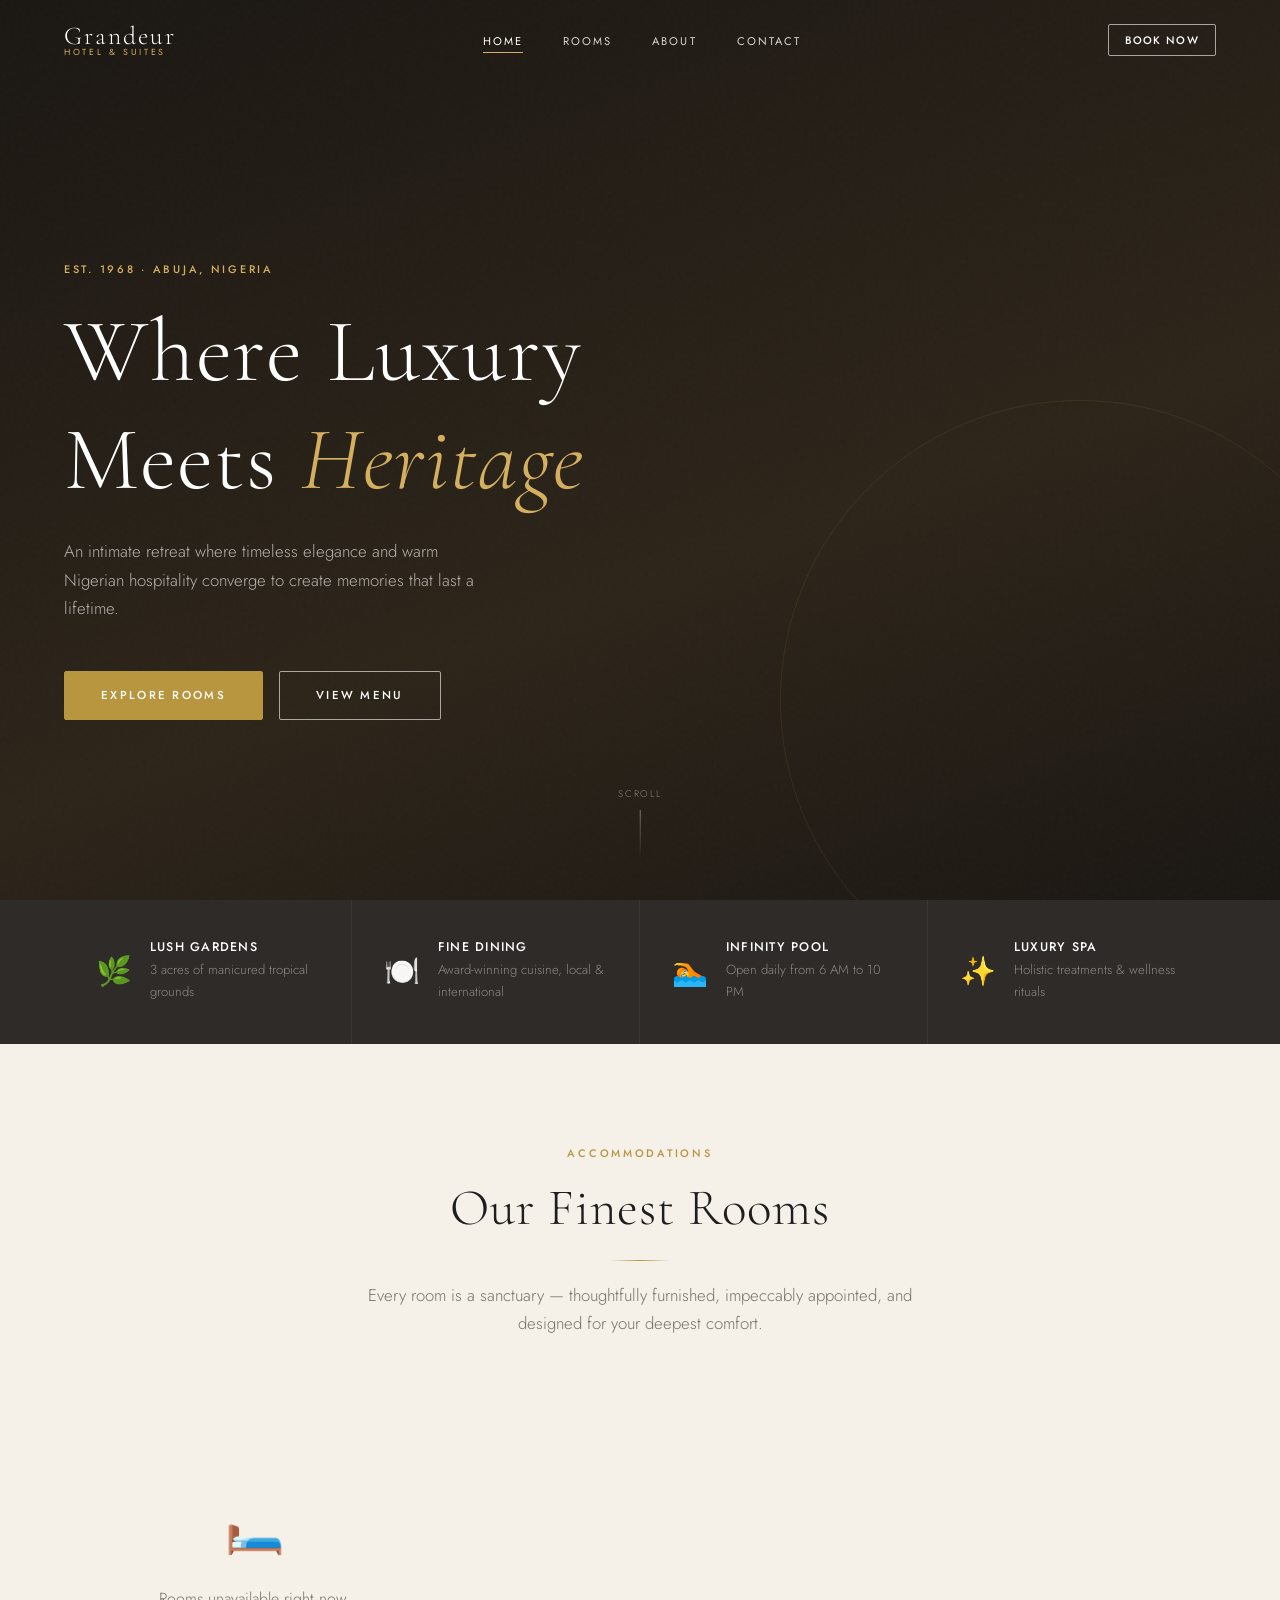
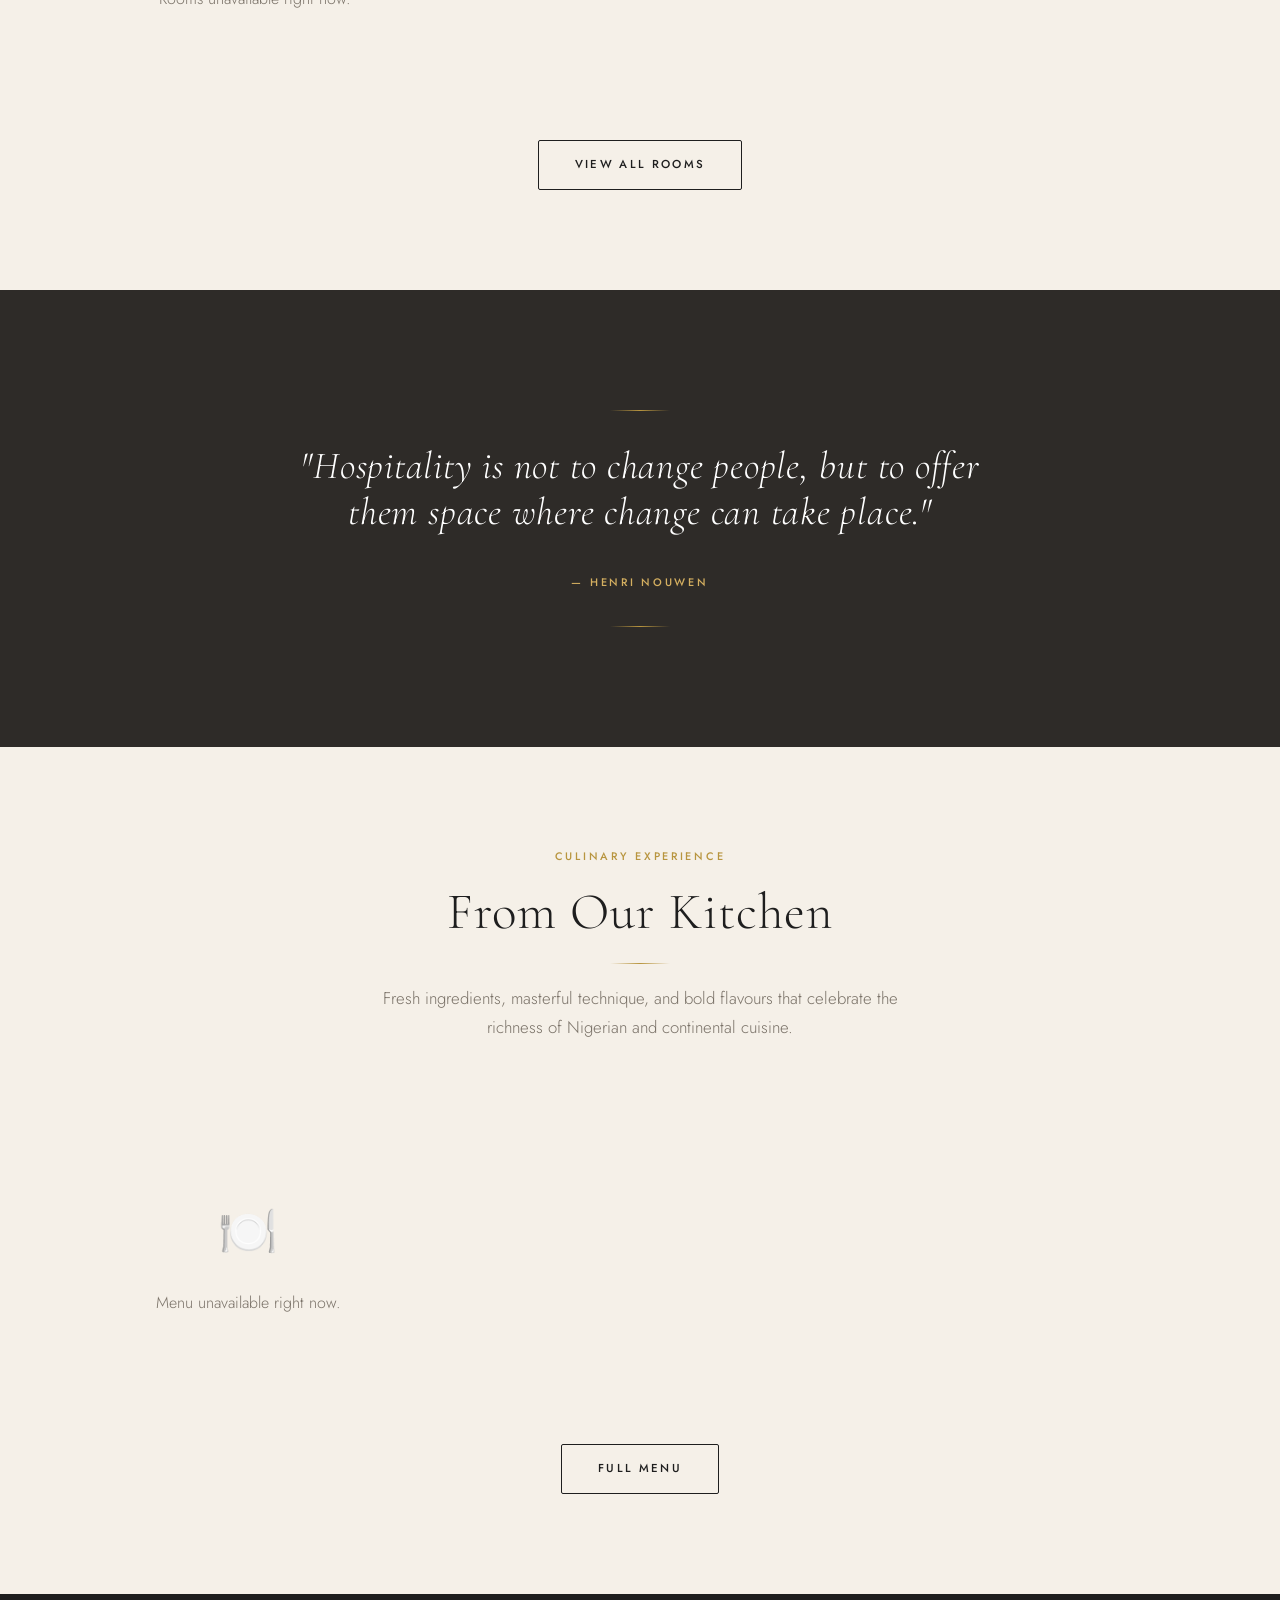
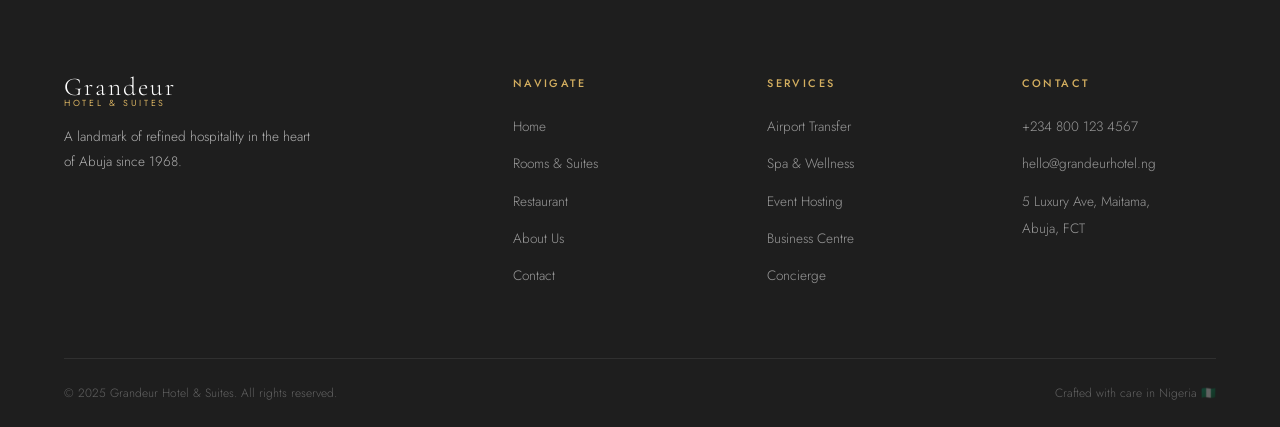
==== index.html @ 738990ba "Initial commit" ====
<!DOCTYPE html>
<html lang="en">
<head>
  <meta charset="UTF-8" />
  <meta name="viewport" content="width=device-width, initial-scale=1.0" />
  <title>Grandeur Hotel — Where Luxury Meets Heritage</title>
  <link rel="stylesheet" href="css/style.css" />
</head>
<body>

  <!-- ── Navigation ─────────────────────────────────── -->
  <nav id="navbar">
    <div class="container nav-inner">
      <a href="index.html" class="nav-logo">
        <span class="name">Grandeur</span>
        <span class="tagline">Hotel &amp; Suites</span>
      </a>
      <ul class="nav-links" id="navLinks">
        <li><a href="index.html" class="active">Home</a></li>
        <li><a href="rooms.html">Rooms</a></li>
        <li><a href="about.html">About</a></li>
        <li><a href="contact.html">Contact</a></li>
      </ul>
      <a href="contact.html" class="btn btn-ghost btn-sm btn-book nav-book">Book Now</a>
      <button class="nav-toggle" id="navToggle" aria-label="Toggle menu">
        <span></span><span></span><span></span>
      </button>
    </div>
  </nav>

  <!-- ── Hero ───────────────────────────────────────── -->
  <section class="hero">
    <div class="hero-bg"></div>
    <div class="container hero-content">
      <span class="eyebrow">Est. 1968 · Abuja, Nigeria</span>
      <h1>Where Luxury<br>Meets <em>Heritage</em></h1>
      <p class="hero-subtitle">An intimate retreat where timeless elegance and warm Nigerian hospitality converge to create memories that last a lifetime.</p>
      <div class="hero-actions">
        <a href="rooms.html" class="btn btn-primary">Explore Rooms</a>
        <a href="menu.html" class="btn btn-ghost">View Menu</a>
      </div>
    </div>
    <div class="hero-scroll">Scroll</div>
  </section>

  <!-- ── Features Strip ─────────────────────────────── -->
  <section class="features-strip">
    <div class="container">
      <div class="features-grid">
        <div class="feature-item">
          <span class="feature-icon">🌿</span>
          <div>
            <h4>Lush Gardens</h4>
            <p>3 acres of manicured tropical grounds</p>
          </div>
        </div>
        <div class="feature-item">
          <span class="feature-icon">🍽️</span>
          <div>
            <h4>Fine Dining</h4>
            <p>Award-winning cuisine, local &amp; international</p>
          </div>
        </div>
        <div class="feature-item">
          <span class="feature-icon">🏊</span>
          <div>
            <h4>Infinity Pool</h4>
            <p>Open daily from 6 AM to 10 PM</p>
          </div>
        </div>
        <div class="feature-item">
          <span class="feature-icon">✨</span>
          <div>
            <h4>Luxury Spa</h4>
            <p>Holistic treatments &amp; wellness rituals</p>
          </div>
        </div>
      </div>
    </div>
  </section>

  <!-- ── Featured Rooms ─────────────────────────────── -->
  <section class="section" style="background: var(--ivory);">
    <div class="container">
      <div class="section-header">
        <span class="eyebrow">Accommodations</span>
        <h2>Our Finest Rooms</h2>
        <div class="divider"></div>
        <p>Every room is a sanctuary — thoughtfully furnished, impeccably appointed, and designed for your deepest comfort.</p>
      </div>
      <div class="rooms-grid" id="homeRoomsGrid">
        <div class="loading-state">
          <div class="spinner"></div>
          <p>Loading rooms…</p>
        </div>
      </div>
      <div style="text-align:center; margin-top: 48px;">
        <a href="rooms.html" class="btn btn-outline">View All Rooms</a>
      </div>
    </div>
  </section>

  <!-- ── Quote ──────────────────────────────────────── -->
  <section class="section" style="background: var(--charcoal2); color: #fff; text-align: center;">
    <div class="container" style="max-width: 700px;">
      <div class="divider"></div>
      <h2 style="font-style:italic; font-size: clamp(1.8rem, 3vw, 3rem); margin: 32px 0; color: #fff;">
        "Hospitality is not to change people, but to offer them space where change can take place."
      </h2>
      <span class="eyebrow" style="color: var(--gold-lt);">— Henri Nouwen</span>
      <div class="divider" style="margin-top: 32px;"></div>
    </div>
  </section>

  <!-- ── Featured Menu ──────────────────────────────── -->
  <section class="section" style="background: var(--ivory);">
    <div class="container">
      <div class="section-header">
        <span class="eyebrow">Culinary Experience</span>
        <h2>From Our Kitchen</h2>
        <div class="divider"></div>
        <p>Fresh ingredients, masterful technique, and bold flavours that celebrate the richness of Nigerian and continental cuisine.</p>
      </div>
      <div class="menu-grid" id="homeMenuGrid">
        <div class="loading-state">
          <div class="spinner"></div>
          <p>Loading menu…</p>
        </div>
      </div>
      <div style="text-align:center; margin-top: 48px;">
        <a href="menu.html" class="btn btn-outline">Full Menu</a>
      </div>
    </div>
  </section>

  <!-- ── Footer ─────────────────────────────────────── -->
  <footer>
    <div class="container">
      <div class="footer-grid">
        <div class="footer-brand">
          <a href="index.html" class="nav-logo" style="margin-bottom:16px; display:flex;">
            <span class="name" style="color:#fff;">Grandeur</span>
            <span class="tagline">Hotel &amp; Suites</span>
          </a>
          <p>A landmark of refined hospitality in the heart of Abuja since 1968.</p>
        </div>
        <div class="footer-col">
          <h5>Navigate</h5>
          <ul>
            <li><a href="index.html">Home</a></li>
            <li><a href="rooms.html">Rooms &amp; Suites</a></li>
            <li><a href="menu.html">Restaurant</a></li>
            <li><a href="about.html">About Us</a></li>
            <li><a href="contact.html">Contact</a></li>
          </ul>
        </div>
        <div class="footer-col">
          <h5>Services</h5>
          <ul>
            <li><a href="#">Airport Transfer</a></li>
            <li><a href="#">Spa &amp; Wellness</a></li>
            <li><a href="#">Event Hosting</a></li>
            <li><a href="#">Business Centre</a></li>
            <li><a href="#">Concierge</a></li>
          </ul>
        </div>
        <div class="footer-col">
          <h5>Contact</h5>
          <ul>
            <li><a href="tel:+2348001234567">+234 800 123 4567</a></li>
            <li><a href="mailto:hello@grandeurhotel.ng">hello@grandeurhotel.ng</a></li>
            <li><a href="#">5 Luxury Ave, Maitama,<br>Abuja, FCT</a></li>
          </ul>
        </div>
      </div>
      <div class="footer-bottom">
        <span>© 2025 Grandeur Hotel &amp; Suites. All rights reserved.</span>
        <span>Crafted with care in Nigeria 🇳🇬</span>
      </div>
    </div>
  </footer>

  <script>
    // Navbar scroll effect
    const navbar = document.getElementById('navbar');
    window.addEventListener('scroll', () => {
      navbar.classList.toggle('scrolled', window.scrollY > 40);
    });

    // Mobile nav toggle
    document.getElementById('navToggle').addEventListener('click', () => {
      document.getElementById('navLinks').classList.toggle('open');
    });

    // Load preview rooms (max 3)
    fetch('api/rooms.php?action=list')
      .then(r => r.json())
      .then(data => {
        const grid = document.getElementById('homeRoomsGrid');
        const rooms = (data.rooms || []).slice(0, 3);
        if (!rooms.length) {
          grid.innerHTML = '<div class="empty-state"><div class="icon">🛏️</div><p>No rooms listed yet.</p></div>';
          return;
        }
        grid.innerHTML = rooms.map(r => buildRoomCard(r)).join('');
      })
      .catch(() => {
        document.getElementById('homeRoomsGrid').innerHTML =
          '<div class="empty-state"><div class="icon">🛏️</div><p>Rooms unavailable right now.</p></div>';
      });

    // Load preview menu (max 4)
    fetch('api/menu.php?action=list')
      .then(r => r.json())
      .then(data => {
        const grid = document.getElementById('homeMenuGrid');
        const items = (data.items || []).slice(0, 4);
        if (!items.length) {
          grid.innerHTML = '<div class="empty-state"><div class="icon">🍽️</div><p>Menu items coming soon.</p></div>';
          return;
        }
        grid.innerHTML = items.map(m => buildMenuCard(m)).join('');
      })
      .catch(() => {
        document.getElementById('homeMenuGrid').innerHTML =
          '<div class="empty-state"><div class="icon">🍽️</div><p>Menu unavailable right now.</p></div>';
      });

    function buildRoomCard(r) {
      const img = r.image
        ? `<img src="images/rooms/${r.image}" alt="${r.name}" loading="lazy" />`
        : `<div class="placeholder-img">🛏️</div>`;
      return `
        <div class="room-card">
          <div class="room-card-img">${img}<span class="room-badge">${r.type || 'Room'}</span></div>
          <div class="room-card-body">
            <h3>${r.name}</h3>
            <div class="room-meta">
              <span>👤 ${r.capacity || 2} Guests</span>
              <span>📐 ${r.size || '—'}</span>
            </div>
            <p class="room-desc">${r.description || ''}</p>
            <div class="room-card-footer">
              <div class="room-price">
                <span class="amount">₦${Number(r.price).toLocaleString()}</span>
                <span class="per">per night</span>
              </div>
              <a href="contact.html" class="btn btn-primary btn-sm">Book</a>
            </div>
          </div>
        </div>`;
    }

    function buildMenuCard(m) {
      const img = m.image
        ? `<img src="images/food/${m.image}" alt="${m.name}" loading="lazy" />`
        : `<div class="placeholder-img">🍽️</div>`;
      return `
        <div class="menu-card">
          <div class="menu-card-img">${img}</div>
          <div class="menu-card-body">
            <h4>${m.name}</h4>
            <p>${m.description || ''}</p>
            <div class="menu-card-footer">
              <span class="menu-price">₦${Number(m.price).toLocaleString()}</span>
              <span class="menu-cat">${m.category || 'Main'}</span>
            </div>
          </div>
        </div>`;
    }
  </script>
</body>
</html>
---- css/style.css ----
/* ============================================================
   GRANDEUR HOTEL — Main Stylesheet
   Aesthetic: Refined Luxury — Warm Ivory · Deep Charcoal · Antique Gold
   ============================================================ */

@import url('https://fonts.googleapis.com/css2?family=Cormorant+Garamond:ital,wght@0,300;0,400;0,600;1,300;1,400&family=Jost:wght@200;300;400;500&display=swap');

/* ── Variables ─────────────────────────────────────────────── */
:root {
  --ivory:     #F5F0E8;
  --ivory-dk:  #EDE6D6;
  --gold:      #B8953F;
  --gold-lt:   #D4AF60;
  --gold-pale: #F0E4C0;
  --charcoal:  #1E1E1E;
  --charcoal2: #2E2B28;
  --muted:     #7A7268;
  --border:    rgba(184,149,63,0.25);
  --shadow:    0 8px 40px rgba(30,30,30,0.12);

  --serif: 'Cormorant Garamond', Georgia, serif;
  --sans:  'Jost', sans-serif;

  --nav-h: 80px;
  --radius: 2px;
  --trans: 0.35s cubic-bezier(0.4,0,0.2,1);
}

/* ── Reset & Base ──────────────────────────────────────────── */
*, *::before, *::after { box-sizing: border-box; margin: 0; padding: 0; }

html { scroll-behavior: smooth; font-size: 16px; }

body {
  background: var(--ivory);
  color: var(--charcoal);
  font-family: var(--sans);
  font-weight: 300;
  line-height: 1.7;
  min-height: 100vh;
}

img { display: block; max-width: 100%; height: auto; }
a  { color: inherit; text-decoration: none; }
ul { list-style: none; }
button, input, textarea, select {
  font-family: var(--sans);
  font-size: 1rem;
  border: none;
  outline: none;
  background: none;
}

/* ── Typography ────────────────────────────────────────────── */
h1, h2, h3, h4 {
  font-family: var(--serif);
  font-weight: 300;
  line-height: 1.2;
  letter-spacing: 0.02em;
}
h1 { font-size: clamp(2.8rem, 6vw, 5.5rem); }
h2 { font-size: clamp(2rem, 4vw, 3.5rem); }
h3 { font-size: clamp(1.4rem, 2.5vw, 2rem); }
h4 { font-size: 1.2rem; font-weight: 400; }

p { max-width: 65ch; }

.eyebrow {
  font-family: var(--sans);
  font-size: 0.68rem;
  font-weight: 500;
  letter-spacing: 0.25em;
  text-transform: uppercase;
  color: var(--gold);
}

/* ── Layout Helpers ────────────────────────────────────────── */
.container { width: min(1200px, 90%); margin: 0 auto; }
.section   { padding: 100px 0; }

.section-header { text-align: center; margin-bottom: 70px; }
.section-header .eyebrow { margin-bottom: 16px; display: block; }
.section-header p {
  color: var(--muted);
  font-size: 1.05rem;
  max-width: 55ch;
  margin: 20px auto 0;
}

/* Gold divider */
.divider {
  width: 60px; height: 1px;
  background: linear-gradient(90deg, transparent, var(--gold), transparent);
  margin: 20px auto;
}

/* ── Buttons ───────────────────────────────────────────────── */
.btn {
  display: inline-flex;
  align-items: center;
  gap: 10px;
  padding: 14px 36px;
  font-family: var(--sans);
  font-size: 0.72rem;
  font-weight: 500;
  letter-spacing: 0.2em;
  text-transform: uppercase;
  cursor: pointer;
  transition: all var(--trans);
  border-radius: var(--radius);
}

.btn-primary {
  background: var(--gold);
  color: #fff;
  border: 1px solid var(--gold);
}
.btn-primary:hover {
  background: transparent;
  color: var(--gold);
}

.btn-outline {
  background: transparent;
  color: var(--charcoal);
  border: 1px solid var(--charcoal);
}
.btn-outline:hover {
  background: var(--charcoal);
  color: #fff;
}

.btn-ghost {
  background: transparent;
  color: #fff;
  border: 1px solid rgba(255,255,255,0.6);
}
.btn-ghost:hover {
  background: rgba(255,255,255,0.1);
  border-color: #fff;
}

/* ── Navigation ────────────────────────────────────────────── */
#navbar {
  position: fixed;
  top: 0; left: 0; right: 0;
  height: var(--nav-h);
  z-index: 1000;
  transition: background var(--trans), box-shadow var(--trans);
}

#navbar.scrolled {
  background: var(--charcoal2);
  box-shadow: 0 2px 20px rgba(0,0,0,0.2);
}

.nav-inner {
  height: 100%;
  display: flex;
  align-items: center;
  justify-content: space-between;
  gap: 40px;
}

.nav-logo {
  display: flex;
  flex-direction: column;
  align-items: flex-start;
  line-height: 1;
  color: #fff;
}
.nav-logo .name {
  font-family: var(--serif);
  font-size: 1.6rem;
  font-weight: 300;
  letter-spacing: 0.08em;
}
.nav-logo .tagline {
  font-size: 0.55rem;
  letter-spacing: 0.3em;
  text-transform: uppercase;
  color: var(--gold-lt);
  font-weight: 400;
}

.nav-links {
  display: flex;
  align-items: center;
  gap: 40px;
}

.nav-links a {
  color: rgba(255,255,255,0.82);
  font-size: 0.7rem;
  font-weight: 400;
  letter-spacing: 0.18em;
  text-transform: uppercase;
  position: relative;
  transition: color var(--trans);
}
.nav-links a::after {
  content: '';
  position: absolute;
  bottom: -4px; left: 0;
  width: 0; height: 1px;
  background: var(--gold-lt);
  transition: width var(--trans);
}
.nav-links a:hover,
.nav-links a.active { color: #fff; }
.nav-links a:hover::after,
.nav-links a.active::after { width: 100%; }

.nav-book {
  padding: 10px 24px;
  font-size: 0.65rem;
}

.nav-toggle {
  display: none;
  flex-direction: column;
  gap: 5px;
  cursor: pointer;
  padding: 4px;
}
.nav-toggle span {
  width: 24px; height: 1.5px;
  background: #fff;
  transition: all var(--trans);
}

/* ── Hero ──────────────────────────────────────────────────── */
.hero {
  position: relative;
  height: 100vh;
  min-height: 700px;
  display: flex;
  align-items: center;
  overflow: hidden;
}

.hero-bg {
  position: absolute; inset: 0;
  background: linear-gradient(160deg, #1a1612 0%, #2c2419 60%, #1a1612 100%);
}

/* Subtle grain texture overlay */
.hero-bg::before {
  content: '';
  position: absolute; inset: 0;
  background-image: url("data:image/svg+xml,%3Csvg viewBox='0 0 256 256' xmlns='http://www.w3.org/2000/svg'%3E%3Cfilter id='noise'%3E%3CfeTurbulence type='fractalNoise' baseFrequency='0.9' numOctaves='4' stitchTiles='stitch'/%3E%3C/filter%3E%3Crect width='100%25' height='100%25' filter='url(%23noise)' opacity='0.04'/%3E%3C/svg%3E");
  opacity: 0.5;
  pointer-events: none;
}

/* Gold geometric accent */
.hero-bg::after {
  content: '';
  position: absolute;
  right: -100px; bottom: -100px;
  width: 600px; height: 600px;
  border: 1px solid rgba(184,149,63,0.12);
  border-radius: 50%;
  pointer-events: none;
}

.hero-content {
  position: relative;
  z-index: 1;
  color: #fff;
  padding-top: var(--nav-h);
}

.hero-content .eyebrow { color: var(--gold-lt); margin-bottom: 20px; display: block; }

.hero-content h1 {
  font-size: clamp(3rem, 7vw, 6.5rem);
  font-weight: 300;
  margin-bottom: 24px;
  opacity: 0;
  transform: translateY(30px);
  animation: fadeUp 0.9s 0.3s forwards;
}

.hero-content h1 em {
  font-style: italic;
  color: var(--gold-lt);
}

.hero-subtitle {
  font-size: 1.05rem;
  color: rgba(255,255,255,0.65);
  margin-bottom: 48px;
  max-width: 42ch;
  opacity: 0;
  animation: fadeUp 0.9s 0.55s forwards;
}

.hero-actions {
  display: flex;
  gap: 16px;
  flex-wrap: wrap;
  opacity: 0;
  animation: fadeUp 0.9s 0.75s forwards;
}

.hero-scroll {
  position: absolute;
  bottom: 40px; left: 50%;
  transform: translateX(-50%);
  display: flex;
  flex-direction: column;
  align-items: center;
  gap: 8px;
  color: rgba(255,255,255,0.45);
  font-size: 0.6rem;
  letter-spacing: 0.2em;
  text-transform: uppercase;
  z-index: 1;
  animation: bounce 2s ease-in-out infinite;
}
.hero-scroll::after {
  content: '';
  width: 1px; height: 50px;
  background: linear-gradient(to bottom, rgba(255,255,255,0.4), transparent);
}

/* ── Feature Strip ─────────────────────────────────────────── */
.features-strip {
  background: var(--charcoal2);
  padding: 0;
}
.features-grid {
  display: grid;
  grid-template-columns: repeat(4, 1fr);
}
.feature-item {
  padding: 40px 32px;
  border-right: 1px solid rgba(255,255,255,0.06);
  display: flex;
  align-items: center;
  gap: 18px;
  color: rgba(255,255,255,0.75);
  transition: background var(--trans);
}
.feature-item:last-child { border-right: none; }
.feature-item:hover { background: rgba(255,255,255,0.03); }
.feature-icon {
  font-size: 1.8rem;
  flex-shrink: 0;
  color: var(--gold);
}
.feature-item h4 {
  font-family: var(--sans);
  font-size: 0.78rem;
  font-weight: 500;
  letter-spacing: 0.1em;
  text-transform: uppercase;
  color: #fff;
  margin-bottom: 4px;
}
.feature-item p {
  font-size: 0.82rem;
  color: rgba(255,255,255,0.45);
  max-width: none;
}

/* ── Room Cards ────────────────────────────────────────────── */
.rooms-grid {
  display: grid;
  grid-template-columns: repeat(auto-fill, minmax(340px, 1fr));
  gap: 2px;
}

.room-card {
  background: #fff;
  position: relative;
  overflow: hidden;
  transition: transform var(--trans), box-shadow var(--trans);
  cursor: pointer;
}
.room-card:hover { transform: translateY(-4px); box-shadow: var(--shadow); }

.room-card-img {
  aspect-ratio: 4/3;
  background: var(--ivory-dk);
  overflow: hidden;
  position: relative;
}
.room-card-img img {
  width: 100%; height: 100%;
  object-fit: cover;
  transition: transform 0.7s ease;
}
.room-card:hover .room-card-img img { transform: scale(1.05); }

.room-card-img .placeholder-img {
  width: 100%; height: 100%;
  display: flex;
  align-items: center;
  justify-content: center;
  font-size: 3rem;
  background: linear-gradient(135deg, var(--ivory-dk), var(--gold-pale));
}

.room-badge {
  position: absolute;
  top: 16px; left: 16px;
  background: var(--gold);
  color: #fff;
  font-size: 0.6rem;
  font-weight: 500;
  letter-spacing: 0.15em;
  text-transform: uppercase;
  padding: 5px 12px;
  border-radius: var(--radius);
}

.room-card-body { padding: 28px 28px 24px; }

.room-card-body h3 {
  font-size: 1.35rem;
  margin-bottom: 8px;
}
.room-meta {
  display: flex;
  gap: 16px;
  font-size: 0.75rem;
  color: var(--muted);
  margin-bottom: 16px;
  letter-spacing: 0.05em;
}
.room-meta span { display: flex; align-items: center; gap: 5px; }

.room-desc {
  font-size: 0.88rem;
  color: var(--muted);
  margin-bottom: 20px;
  display: -webkit-box;
  -webkit-line-clamp: 2;
  -webkit-box-orient: vertical;
  overflow: hidden;
}

.room-card-footer {
  display: flex;
  align-items: center;
  justify-content: space-between;
  border-top: 1px solid var(--ivory-dk);
  padding-top: 18px;
}
.room-price {
  display: flex;
  flex-direction: column;
}
.room-price .amount {
  font-family: var(--serif);
  font-size: 1.8rem;
  font-weight: 400;
  color: var(--charcoal);
  line-height: 1;
}
.room-price .per {
  font-size: 0.68rem;
  color: var(--muted);
  letter-spacing: 0.1em;
}

/* ── Menu Cards ────────────────────────────────────────────── */
.menu-filter {
  display: flex;
  gap: 8px;
  flex-wrap: wrap;
  justify-content: center;
  margin-bottom: 48px;
}
.menu-filter button {
  padding: 8px 22px;
  border: 1px solid var(--border);
  border-radius: 100px;
  font-size: 0.72rem;
  font-weight: 400;
  letter-spacing: 0.12em;
  text-transform: uppercase;
  cursor: pointer;
  transition: all var(--trans);
  color: var(--muted);
  background: transparent;
}
.menu-filter button:hover,
.menu-filter button.active {
  background: var(--gold);
  color: #fff;
  border-color: var(--gold);
}

.menu-grid {
  display: grid;
  grid-template-columns: repeat(auto-fill, minmax(280px, 1fr));
  gap: 24px;
}

.menu-card {
  background: #fff;
  border: 1px solid var(--ivory-dk);
  border-radius: 4px;
  overflow: hidden;
  transition: all var(--trans);
}
.menu-card:hover {
  border-color: var(--gold-pale);
  box-shadow: var(--shadow);
  transform: translateY(-3px);
}

.menu-card-img {
  aspect-ratio: 16/10;
  background: var(--ivory-dk);
  overflow: hidden;
}
.menu-card-img img { width: 100%; height: 100%; object-fit: cover; }
.menu-card-img .placeholder-img {
  width: 100%; height: 100%;
  display: flex; align-items: center; justify-content: center;
  font-size: 2.5rem;
  background: linear-gradient(135deg, var(--ivory-dk), var(--gold-pale));
}

.menu-card-body { padding: 20px; }
.menu-card-body h4 { margin-bottom: 6px; font-size: 1.05rem; }
.menu-card-body p {
  font-size: 0.82rem;
  color: var(--muted);
  margin-bottom: 14px;
  max-width: none;
  display: -webkit-box;
  -webkit-line-clamp: 2;
  -webkit-box-orient: vertical;
  overflow: hidden;
}
.menu-card-footer {
  display: flex;
  align-items: center;
  justify-content: space-between;
}
.menu-price {
  font-family: var(--serif);
  font-size: 1.5rem;
  color: var(--gold);
}
.menu-cat {
  font-size: 0.62rem;
  letter-spacing: 0.15em;
  text-transform: uppercase;
  background: var(--ivory-dk);
  padding: 4px 10px;
  border-radius: 100px;
  color: var(--muted);
}

/* ── About Page ────────────────────────────────────────────── */
.about-hero {
  padding: calc(var(--nav-h) + 80px) 0 80px;
  background: var(--charcoal2);
  color: #fff;
  text-align: center;
}
.about-hero h1 em { font-style: italic; color: var(--gold-lt); }

.about-grid {
  display: grid;
  grid-template-columns: 1fr 1fr;
  gap: 80px;
  align-items: center;
}
.about-img-wrap {
  position: relative;
}
.about-img-wrap img {
  width: 100%;
  aspect-ratio: 4/5;
  object-fit: cover;
}
.about-img-wrap::after {
  content: '';
  position: absolute;
  inset: -16px;
  border: 1px solid var(--border);
  pointer-events: none;
  z-index: -1;
}
.about-text .eyebrow { margin-bottom: 12px; display: block; }
.about-text h2 { margin-bottom: 24px; }
.about-text p { color: var(--muted); margin-bottom: 18px; font-size: 0.95rem; }

.stats-row {
  display: grid;
  grid-template-columns: repeat(3, 1fr);
  gap: 2px;
  margin-top: 60px;
  background: var(--charcoal2);
}
.stat-item {
  padding: 40px 32px;
  text-align: center;
  background: var(--charcoal2);
  border-right: 1px solid rgba(255,255,255,0.06);
  color: #fff;
}
.stat-item:last-child { border-right: none; }
.stat-item .number {
  font-family: var(--serif);
  font-size: 3.5rem;
  font-weight: 300;
  color: var(--gold-lt);
  line-height: 1;
  display: block;
  margin-bottom: 8px;
}
.stat-item .label {
  font-size: 0.7rem;
  letter-spacing: 0.2em;
  text-transform: uppercase;
  color: rgba(255,255,255,0.5);
}

.team-grid {
  display: grid;
  grid-template-columns: repeat(auto-fill, minmax(240px, 1fr));
  gap: 32px;
}
.team-card { text-align: center; }
.team-card-img {
  width: 140px; height: 140px;
  border-radius: 50%;
  margin: 0 auto 20px;
  background: var(--ivory-dk);
  overflow: hidden;
  border: 2px solid var(--border);
}
.team-card-img img { width: 100%; height: 100%; object-fit: cover; }
.team-card h4 { font-size: 1.1rem; margin-bottom: 4px; }
.team-card .role {
  font-size: 0.7rem;
  letter-spacing: 0.15em;
  text-transform: uppercase;
  color: var(--gold);
}

/* ── Contact Page ──────────────────────────────────────────── */
.contact-hero {
  padding: calc(var(--nav-h) + 80px) 0 80px;
  background: var(--charcoal2);
  color: #fff;
  text-align: center;
}

.contact-grid {
  display: grid;
  grid-template-columns: 1fr 1.6fr;
  gap: 80px;
  align-items: start;
}

.contact-info h3 {
  font-size: 1.5rem;
  margin-bottom: 30px;
}
.contact-info-item {
  display: flex;
  gap: 16px;
  margin-bottom: 28px;
  align-items: flex-start;
}
.contact-info-item .icon {
  font-size: 1.2rem;
  color: var(--gold);
  flex-shrink: 0;
  margin-top: 2px;
}
.contact-info-item .text h4 {
  font-family: var(--sans);
  font-size: 0.7rem;
  font-weight: 500;
  letter-spacing: 0.15em;
  text-transform: uppercase;
  margin-bottom: 4px;
  color: var(--muted);
}
.contact-info-item .text p { font-size: 0.95rem; max-width: none; }

.social-links {
  display: flex;
  gap: 12px;
  margin-top: 32px;
}
.social-link {
  width: 40px; height: 40px;
  border: 1px solid var(--border);
  border-radius: 50%;
  display: flex; align-items: center; justify-content: center;
  font-size: 1rem;
  transition: all var(--trans);
  color: var(--muted);
}
.social-link:hover {
  background: var(--gold);
  border-color: var(--gold);
  color: #fff;
}

/* Contact Form */
.contact-form { }
.form-group { margin-bottom: 24px; }
.form-row { display: grid; grid-template-columns: 1fr 1fr; gap: 20px; }

.form-group label {
  display: block;
  font-size: 0.68rem;
  font-weight: 500;
  letter-spacing: 0.18em;
  text-transform: uppercase;
  color: var(--muted);
  margin-bottom: 10px;
}

.form-group input,
.form-group textarea,
.form-group select {
  width: 100%;
  padding: 14px 18px;
  background: #fff;
  border: 1px solid var(--ivory-dk);
  color: var(--charcoal);
  font-size: 0.9rem;
  border-radius: var(--radius);
  transition: border-color var(--trans);
}
.form-group input:focus,
.form-group textarea:focus,
.form-group select:focus {
  border-color: var(--gold);
  box-shadow: 0 0 0 3px rgba(184,149,63,0.1);
}
.form-group textarea { resize: vertical; min-height: 140px; }

.form-success {
  display: none;
  text-align: center;
  padding: 40px;
  background: var(--ivory-dk);
  border: 1px solid var(--border);
}
.form-success.visible { display: block; }
.form-success .check { font-size: 2.5rem; margin-bottom: 16px; }
.form-success h3 { color: var(--gold); }

/* ── Footer ────────────────────────────────────────────────── */
footer {
  background: var(--charcoal);
  color: rgba(255,255,255,0.65);
  padding: 80px 0 0;
}

.footer-grid {
  display: grid;
  grid-template-columns: 2fr 1fr 1fr 1fr;
  gap: 60px;
  padding-bottom: 60px;
  border-bottom: 1px solid rgba(255,255,255,0.08);
}

.footer-brand .nav-logo { margin-bottom: 20px; }
.footer-brand p { font-size: 0.85rem; line-height: 1.8; max-width: 32ch; }

.footer-col h5 {
  font-family: var(--sans);
  font-size: 0.68rem;
  font-weight: 500;
  letter-spacing: 0.22em;
  text-transform: uppercase;
  color: var(--gold-lt);
  margin-bottom: 20px;
}
.footer-col ul li { margin-bottom: 10px; }
.footer-col ul a {
  font-size: 0.85rem;
  color: rgba(255,255,255,0.55);
  transition: color var(--trans);
}
.footer-col ul a:hover { color: #fff; }

.footer-bottom {
  padding: 24px 0;
  display: flex;
  align-items: center;
  justify-content: space-between;
  font-size: 0.75rem;
  color: rgba(255,255,255,0.3);
}

/* ── Page Hero (inner pages) ───────────────────────────────── */
.page-hero {
  padding: calc(var(--nav-h) + 60px) 0 60px;
  background: var(--charcoal2);
  color: #fff;
  text-align: center;
}
.page-hero .eyebrow { margin-bottom: 16px; display: block; }
.page-hero p { color: rgba(255,255,255,0.55); margin: 16px auto 0; font-size: 1rem; }

/* ── Loading & Empty States ────────────────────────────────── */
.loading-state {
  text-align: center;
  padding: 80px 20px;
  color: var(--muted);
}
.spinner {
  width: 36px; height: 36px;
  border: 2px solid var(--border);
  border-top-color: var(--gold);
  border-radius: 50%;
  animation: spin 0.8s linear infinite;
  margin: 0 auto 20px;
}
.empty-state {
  text-align: center;
  padding: 80px 20px;
  color: var(--muted);
}
.empty-state .icon { font-size: 3rem; margin-bottom: 16px; }

/* ── Alert/Toast ───────────────────────────────────────────── */
.alert {
  padding: 14px 20px;
  border-radius: var(--radius);
  margin-bottom: 20px;
  font-size: 0.88rem;
  display: flex;
  align-items: center;
  gap: 10px;
}
.alert-success { background: #f0faf4; border: 1px solid #a8d8b4; color: #2d6a4a; }
.alert-error   { background: #fef5f5; border: 1px solid #f5b8b8; color: #8b2b2b; }

/* ── Admin Styles ──────────────────────────────────────────── */
.admin-body {
  background: #F7F7F5;
  min-height: 100vh;
}

.admin-login-wrap {
  min-height: 100vh;
  display: flex;
  align-items: center;
  justify-content: center;
  background: var(--charcoal2);
}
.admin-login-card {
  background: var(--ivory);
  padding: 60px;
  width: 100%;
  max-width: 440px;
  text-align: center;
}
.admin-login-card .nav-logo {
  align-items: center;
  margin-bottom: 36px;
}
.admin-login-card .nav-logo .name { color: var(--charcoal); font-size: 2rem; }
.admin-login-card .nav-logo .tagline { color: var(--gold); }
.admin-login-card h2 { font-size: 1.5rem; margin-bottom: 8px; }
.admin-login-card .sub { color: var(--muted); font-size: 0.88rem; margin-bottom: 36px; }

.admin-top {
  background: var(--charcoal2);
  height: 64px;
  display: flex;
  align-items: center;
  padding: 0 32px;
  gap: 20px;
  position: sticky;
  top: 0;
  z-index: 100;
}
.admin-top .nav-logo .name { font-size: 1.3rem; }

.admin-layout {
  display: grid;
  grid-template-columns: 240px 1fr;
  min-height: calc(100vh - 64px);
}

.admin-sidebar {
  background: #fff;
  border-right: 1px solid #E8E5DF;
  padding: 32px 0;
}
.admin-sidebar nav a {
  display: flex;
  align-items: center;
  gap: 12px;
  padding: 12px 24px;
  font-size: 0.82rem;
  font-weight: 400;
  letter-spacing: 0.08em;
  color: var(--muted);
  transition: all var(--trans);
  border-left: 2px solid transparent;
}
.admin-sidebar nav a:hover { color: var(--charcoal); background: var(--ivory); }
.admin-sidebar nav a.active {
  color: var(--gold);
  border-left-color: var(--gold);
  background: var(--ivory);
}
.admin-sidebar nav a .icon { font-size: 1rem; }

.admin-content { padding: 40px; }

.admin-page-header {
  display: flex;
  align-items: center;
  justify-content: space-between;
  margin-bottom: 32px;
}
.admin-page-header h1 {
  font-size: 1.8rem;
  font-weight: 300;
}

.stats-cards {
  display: grid;
  grid-template-columns: repeat(4, 1fr);
  gap: 20px;
  margin-bottom: 40px;
}
.stat-card {
  background: #fff;
  border: 1px solid #E8E5DF;
  padding: 24px;
  border-radius: 4px;
  display: flex;
  align-items: center;
  gap: 16px;
}
.stat-card .stat-icon {
  width: 48px; height: 48px;
  background: var(--gold-pale);
  border-radius: 4px;
  display: flex; align-items: center; justify-content: center;
  font-size: 1.4rem;
}
.stat-card .stat-value {
  font-family: var(--serif);
  font-size: 2rem;
  font-weight: 300;
  line-height: 1;
  color: var(--charcoal);
}
.stat-card .stat-label {
  font-size: 0.7rem;
  color: var(--muted);
  letter-spacing: 0.1em;
  text-transform: uppercase;
}

.admin-card {
  background: #fff;
  border: 1px solid #E8E5DF;
  border-radius: 4px;
  overflow: hidden;
  margin-bottom: 32px;
}
.admin-card-header {
  padding: 20px 24px;
  border-bottom: 1px solid #E8E5DF;
  display: flex;
  align-items: center;
  justify-content: space-between;
}
.admin-card-header h3 { font-size: 1.1rem; font-weight: 400; }
.admin-card-body { padding: 24px; }

.admin-table {
  width: 100%;
  border-collapse: collapse;
}
.admin-table th {
  text-align: left;
  font-size: 0.65rem;
  font-weight: 500;
  letter-spacing: 0.18em;
  text-transform: uppercase;
  color: var(--muted);
  padding: 10px 16px;
  border-bottom: 1px solid #E8E5DF;
  background: var(--ivory);
}
.admin-table td {
  padding: 14px 16px;
  font-size: 0.88rem;
  border-bottom: 1px solid #F0EDE8;
  vertical-align: middle;
}
.admin-table tr:last-child td { border-bottom: none; }
.admin-table tr:hover td { background: #FAFAF8; }

.admin-table .item-img {
  width: 48px; height: 36px;
  border-radius: 2px;
  object-fit: cover;
  background: var(--ivory-dk);
}

.btn-sm {
  padding: 6px 16px;
  font-size: 0.68rem;
  letter-spacing: 0.12em;
}
.btn-danger {
  background: transparent;
  color: #b33;
  border: 1px solid #f5b8b8;
}
.btn-danger:hover { background: #b33; color: #fff; border-color: #b33; }

.admin-form .form-group input,
.admin-form .form-group textarea,
.admin-form .form-group select {
  background: var(--ivory);
  border-color: #E8E5DF;
}

/* ── Animations ────────────────────────────────────────────── */
@keyframes fadeUp {
  to { opacity: 1; transform: none; }
}
@keyframes spin {
  to { transform: rotate(360deg); }
}
@keyframes bounce {
  0%, 100% { transform: translateX(-50%) translateY(0); }
  50% { transform: translateX(-50%) translateY(8px); }
}

/* ── Responsive ────────────────────────────────────────────── */
@media (max-width: 1024px) {
  .features-grid { grid-template-columns: repeat(2, 1fr); }
  .footer-grid { grid-template-columns: 1fr 1fr; gap: 40px; }
  .about-grid { gap: 40px; }
  .contact-grid { grid-template-columns: 1fr; gap: 40px; }
  .stats-cards { grid-template-columns: repeat(2, 1fr); }
}

@media (max-width: 768px) {
  :root { --nav-h: 64px; }

  .nav-links { display: none; flex-direction: column; position: absolute;
    top: 100%; left: 0; right: 0; background: var(--charcoal2);
    padding: 24px 32px; gap: 16px; }
  .nav-links.open { display: flex; }
  .nav-book { display: none; }
  .nav-toggle { display: flex; }

  #navbar { background: var(--charcoal2) !important; }

  .features-grid { grid-template-columns: 1fr; }
  .feature-item { border-right: none; border-bottom: 1px solid rgba(255,255,255,0.06); }

  .rooms-grid { grid-template-columns: 1fr; }
  .about-grid { grid-template-columns: 1fr; }
  .stats-row { grid-template-columns: 1fr; }
  .stat-item { border-right: none; border-bottom: 1px solid rgba(255,255,255,0.06); }

  .footer-grid { grid-template-columns: 1fr; gap: 32px; }

  .admin-layout { grid-template-columns: 1fr; }
  .admin-sidebar { display: none; }

  .form-row { grid-template-columns: 1fr; }
}
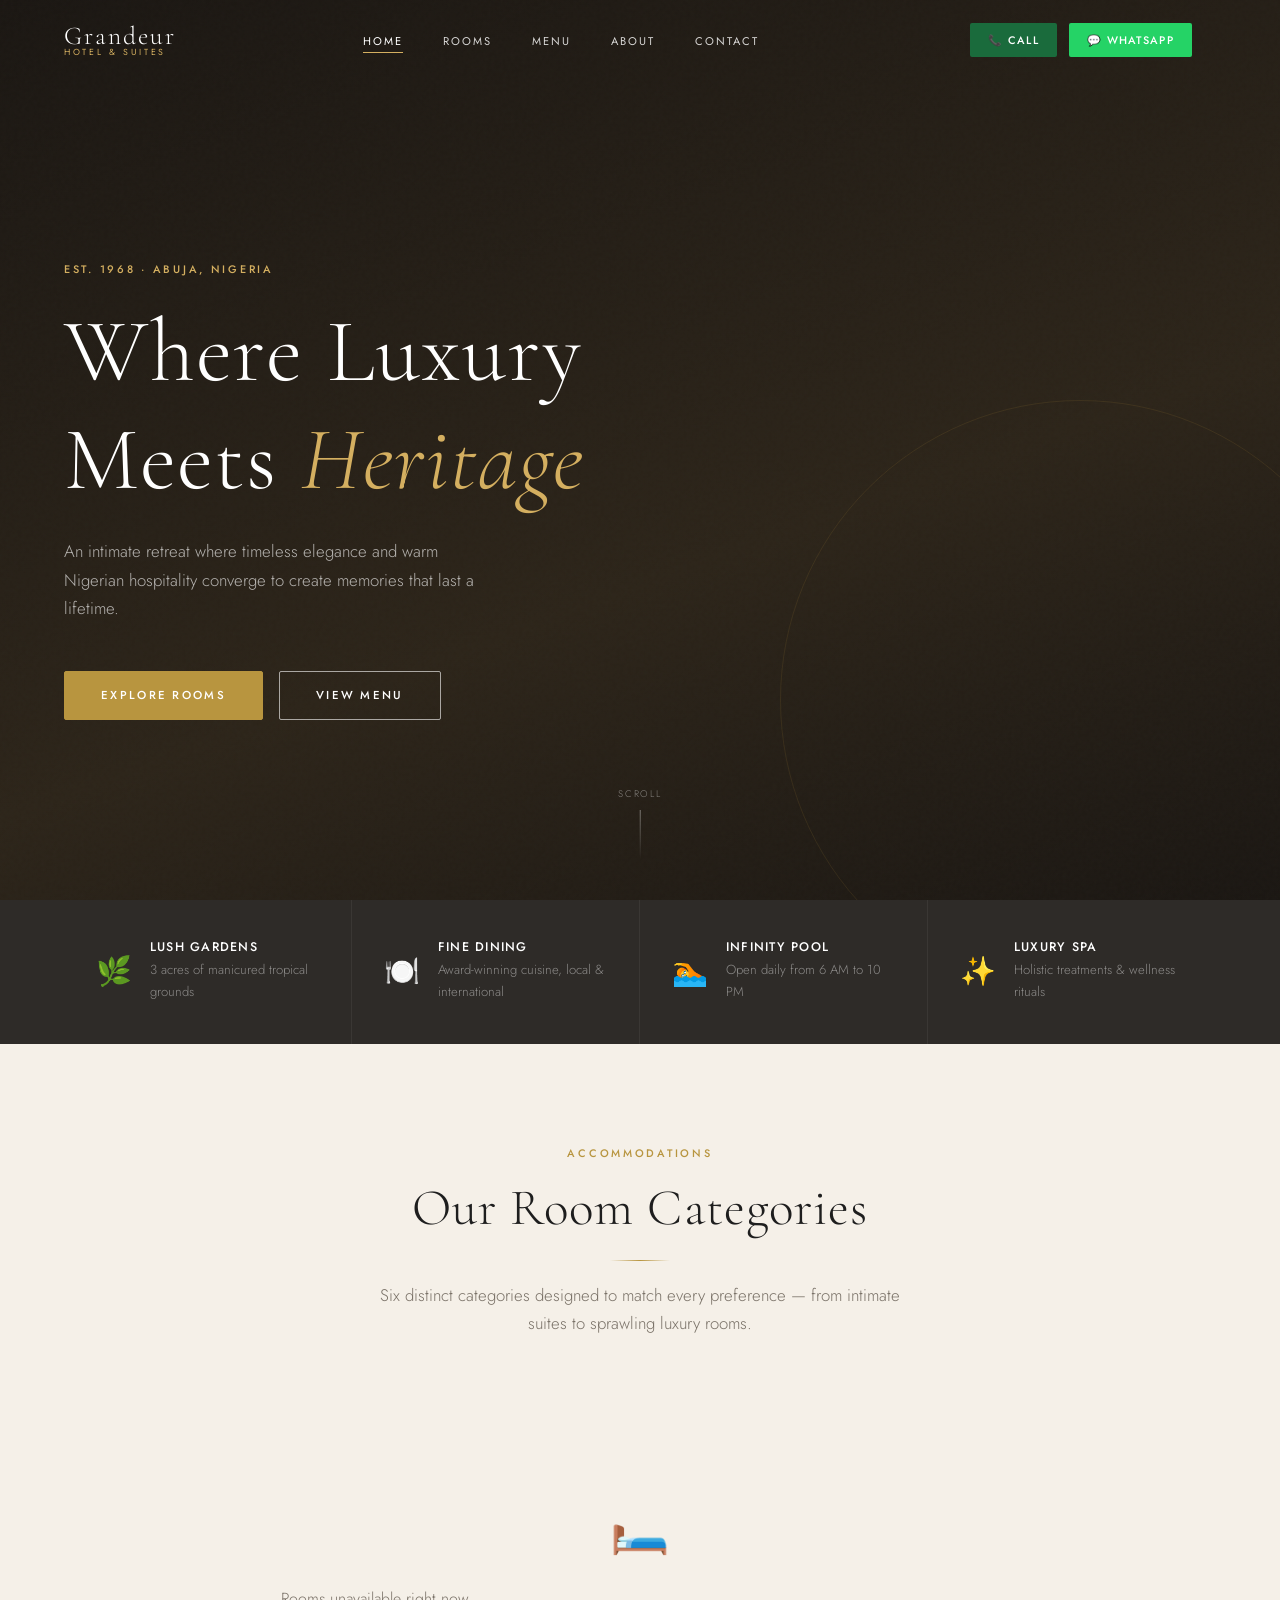
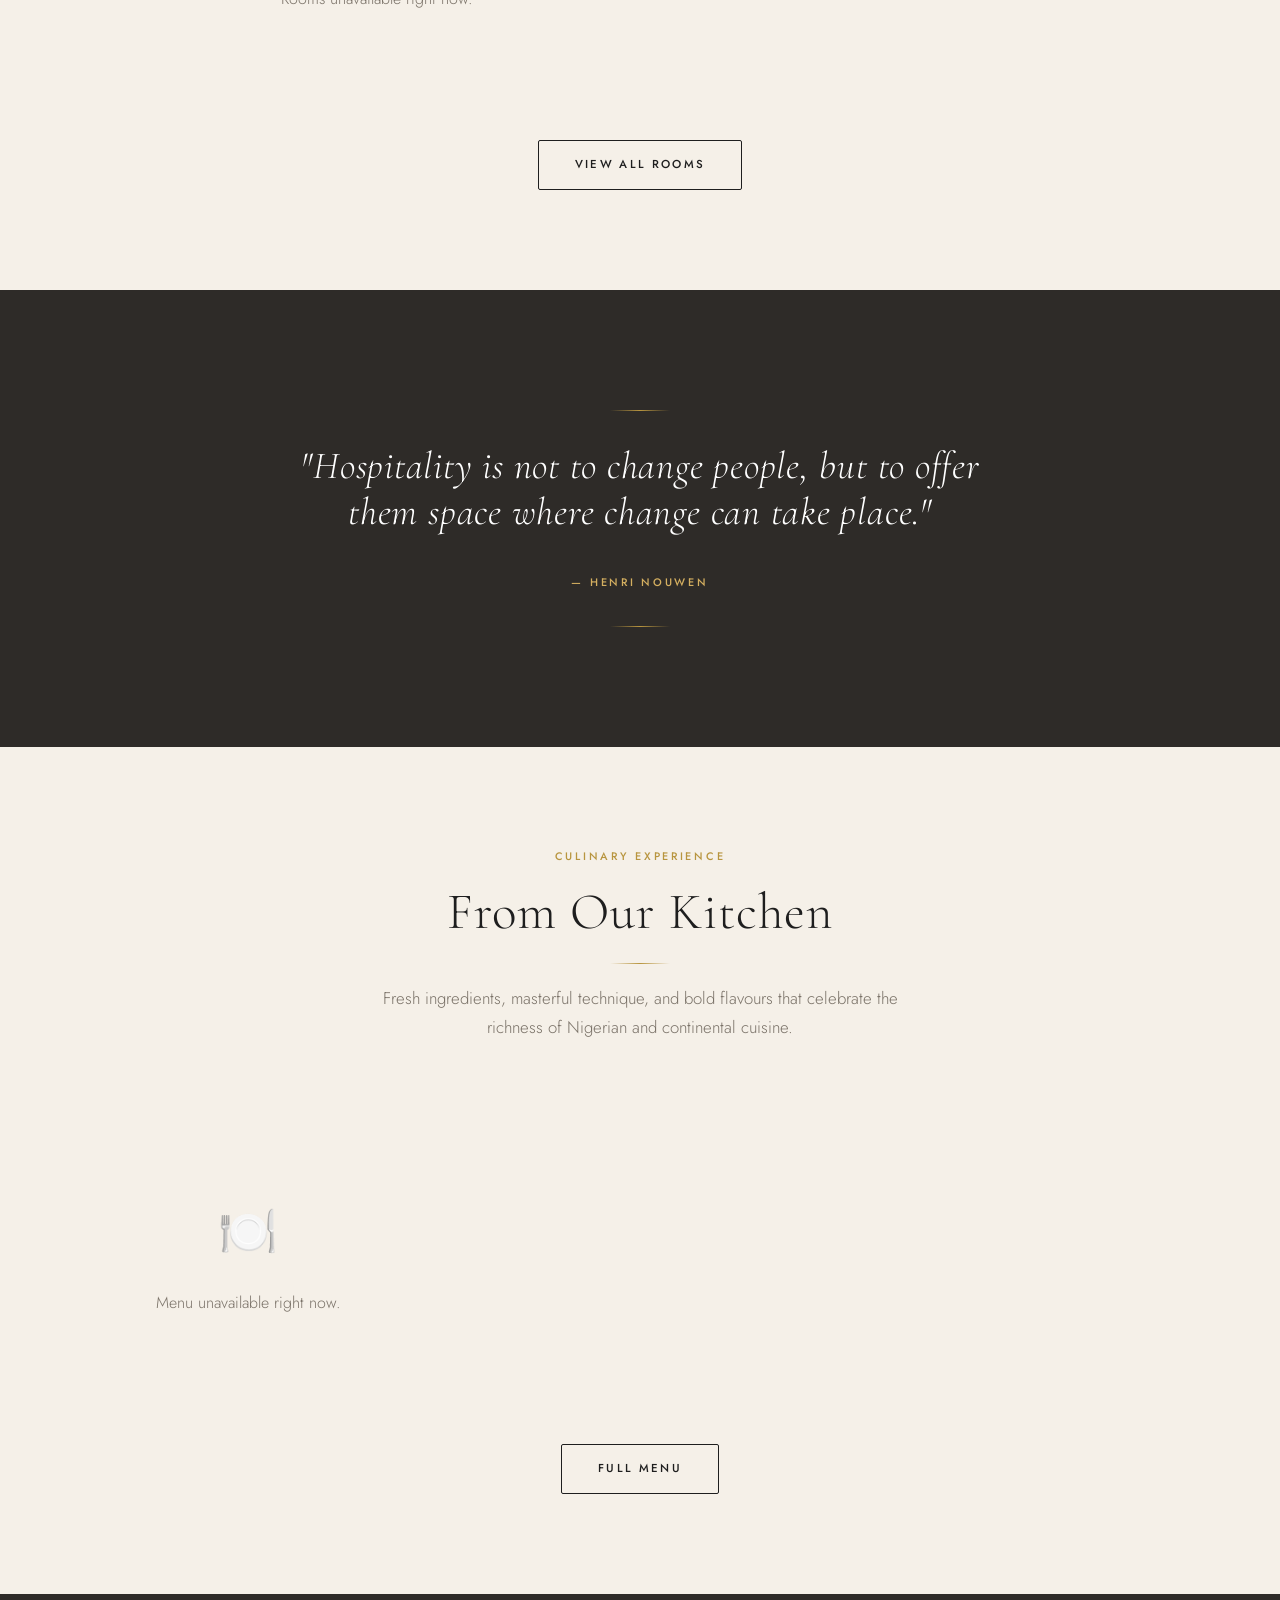
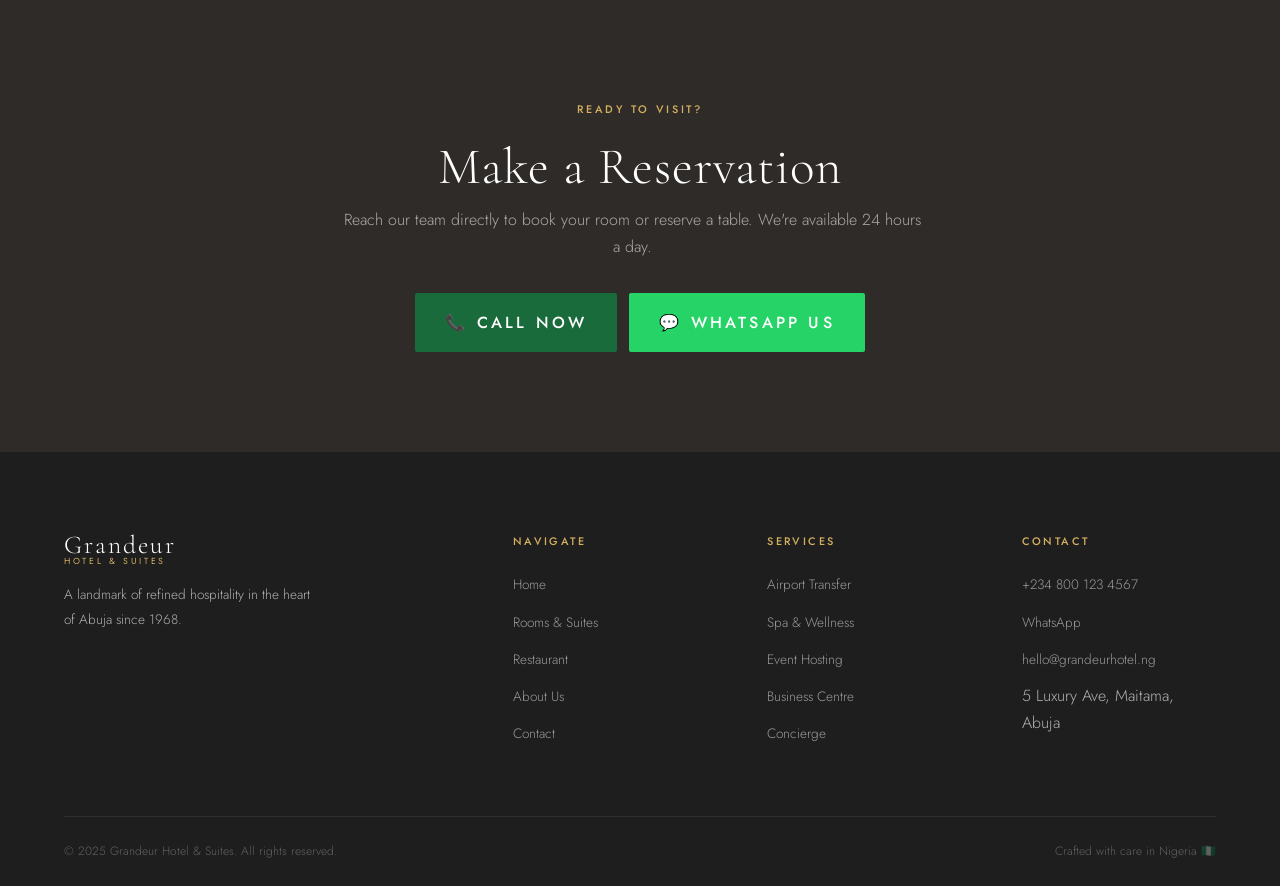
==== commit 9e94b3ca: "Full website overhaul: dynamic rooms/menu/bar, admin edit/toggle, Call/WhatsApp CTAs - Data: restruc" ====
--- a/index.html
+++ b/index.html
@@ -18,10 +18,14 @@
       <ul class="nav-links" id="navLinks">
         <li><a href="index.html" class="active">Home</a></li>
         <li><a href="rooms.html">Rooms</a></li>
+        <li><a href="menu.html">Menu</a></li>
         <li><a href="about.html">About</a></li>
         <li><a href="contact.html">Contact</a></li>
       </ul>
-      <a href="contact.html" class="btn btn-ghost btn-sm btn-book nav-book">Book Now</a>
+      <div class="cta-pair nav-book">
+        <a href="tel:+2348001234567" class="btn btn-call btn-sm">📞 Call</a>
+        <a href="https://wa.me/2348001234567" class="btn btn-whatsapp btn-sm" target="_blank" rel="noopener">💬 WhatsApp</a>
+      </div>
       <button class="nav-toggle" id="navToggle" aria-label="Toggle menu">
         <span></span><span></span><span></span>
       </button>
@@ -49,52 +53,39 @@
       <div class="features-grid">
         <div class="feature-item">
           <span class="feature-icon">🌿</span>
-          <div>
-            <h4>Lush Gardens</h4>
-            <p>3 acres of manicured tropical grounds</p>
-          </div>
+          <div><h4>Lush Gardens</h4><p>3 acres of manicured tropical grounds</p></div>
         </div>
         <div class="feature-item">
           <span class="feature-icon">🍽️</span>
-          <div>
-            <h4>Fine Dining</h4>
-            <p>Award-winning cuisine, local &amp; international</p>
-          </div>
+          <div><h4>Fine Dining</h4><p>Award-winning cuisine, local &amp; international</p></div>
         </div>
         <div class="feature-item">
           <span class="feature-icon">🏊</span>
-          <div>
-            <h4>Infinity Pool</h4>
-            <p>Open daily from 6 AM to 10 PM</p>
-          </div>
+          <div><h4>Infinity Pool</h4><p>Open daily from 6 AM to 10 PM</p></div>
         </div>
         <div class="feature-item">
           <span class="feature-icon">✨</span>
-          <div>
-            <h4>Luxury Spa</h4>
-            <p>Holistic treatments &amp; wellness rituals</p>
-          </div>
-        </div>
-      </div>
-    </div>
-  </section>
-
-  <!-- ── Featured Rooms ─────────────────────────────── -->
+          <div><h4>Luxury Spa</h4><p>Holistic treatments &amp; wellness rituals</p></div>
+        </div>
+      </div>
+    </div>
+  </section>
+
+  <!-- ── Room Categories Preview ────────────────────── -->
   <section class="section" style="background: var(--ivory);">
     <div class="container">
       <div class="section-header">
         <span class="eyebrow">Accommodations</span>
-        <h2>Our Finest Rooms</h2>
+        <h2>Our Room Categories</h2>
         <div class="divider"></div>
-        <p>Every room is a sanctuary — thoughtfully furnished, impeccably appointed, and designed for your deepest comfort.</p>
-      </div>
-      <div class="rooms-grid" id="homeRoomsGrid">
-        <div class="loading-state">
-          <div class="spinner"></div>
-          <p>Loading rooms…</p>
-        </div>
-      </div>
-      <div style="text-align:center; margin-top: 48px;">
+        <p>Six distinct categories designed to match every preference — from intimate suites to sprawling luxury rooms.</p>
+      </div>
+      <div class="category-grid" id="homeCategoryGrid">
+        <div class="loading-state" style="grid-column:1/-1;">
+          <div class="spinner"></div><p>Loading rooms…</p>
+        </div>
+      </div>
+      <div style="text-align:center; margin-top:40px;">
         <a href="rooms.html" class="btn btn-outline">View All Rooms</a>
       </div>
     </div>
@@ -123,12 +114,24 @@
       </div>
       <div class="menu-grid" id="homeMenuGrid">
         <div class="loading-state">
-          <div class="spinner"></div>
-          <p>Loading menu…</p>
-        </div>
-      </div>
-      <div style="text-align:center; margin-top: 48px;">
+          <div class="spinner"></div><p>Loading menu…</p>
+        </div>
+      </div>
+      <div style="text-align:center; margin-top:48px;">
         <a href="menu.html" class="btn btn-outline">Full Menu</a>
+      </div>
+    </div>
+  </section>
+
+  <!-- ── Contact CTA ────────────────────────────────── -->
+  <section class="section" style="background: var(--charcoal2); text-align:center;">
+    <div class="container" style="max-width:600px;">
+      <span class="eyebrow" style="color:var(--gold-lt);">Ready to Visit?</span>
+      <h2 style="color:#fff; margin: 16px 0 8px;">Make a Reservation</h2>
+      <p style="color:rgba(255,255,255,0.6); margin-bottom:32px;">Reach our team directly to book your room or reserve a table. We're available 24 hours a day.</p>
+      <div class="cta-pair" style="justify-content:center;">
+        <a href="tel:+2348001234567" class="btn btn-call" style="font-size:1rem; padding:14px 28px;">📞 Call Now</a>
+        <a href="https://wa.me/2348001234567" class="btn btn-whatsapp" style="font-size:1rem; padding:14px 28px;" target="_blank" rel="noopener">💬 WhatsApp Us</a>
       </div>
     </div>
   </section>
@@ -157,19 +160,20 @@
         <div class="footer-col">
           <h5>Services</h5>
           <ul>
-            <li><a href="#">Airport Transfer</a></li>
-            <li><a href="#">Spa &amp; Wellness</a></li>
-            <li><a href="#">Event Hosting</a></li>
-            <li><a href="#">Business Centre</a></li>
-            <li><a href="#">Concierge</a></li>
+            <li><a href="contact.html">Airport Transfer</a></li>
+            <li><a href="contact.html">Spa &amp; Wellness</a></li>
+            <li><a href="contact.html">Event Hosting</a></li>
+            <li><a href="contact.html">Business Centre</a></li>
+            <li><a href="contact.html">Concierge</a></li>
           </ul>
         </div>
         <div class="footer-col">
           <h5>Contact</h5>
           <ul>
             <li><a href="tel:+2348001234567">+234 800 123 4567</a></li>
+            <li><a href="https://wa.me/2348001234567" target="_blank" rel="noopener">WhatsApp</a></li>
             <li><a href="mailto:hello@grandeurhotel.ng">hello@grandeurhotel.ng</a></li>
-            <li><a href="#">5 Luxury Ave, Maitama,<br>Abuja, FCT</a></li>
+            <li>5 Luxury Ave, Maitama, Abuja</li>
           </ul>
         </div>
       </div>
@@ -181,93 +185,89 @@
   </footer>
 
   <script>
-    // Navbar scroll effect
     const navbar = document.getElementById('navbar');
     window.addEventListener('scroll', () => {
       navbar.classList.toggle('scrolled', window.scrollY > 40);
     });
-
-    // Mobile nav toggle
     document.getElementById('navToggle').addEventListener('click', () => {
       document.getElementById('navLinks').classList.toggle('open');
     });
 
-    // Load preview rooms (max 3)
+    const CATEGORY_GRADIENTS = {
+      'prime-suite':  'linear-gradient(135deg,#e8dcc8,#d4c3a0)',
+      'imperial':     'linear-gradient(135deg,#c8d8e8,#a0b8d0)',
+      'platinum':     'linear-gradient(135deg,#d8d8e8,#b8b8d0)',
+      'elite':        'linear-gradient(135deg,#d8e8d8,#a0c8a0)',
+      'verde-suite':  'linear-gradient(135deg,#d0e8d0,#a8d0a8)',
+      'serenity':     'linear-gradient(135deg,#e8e0d0,#d0c0a8)',
+    };
+
+    // Load room categories preview
     fetch('api/rooms.php?action=list')
       .then(r => r.json())
       .then(data => {
-        const grid = document.getElementById('homeRoomsGrid');
-        const rooms = (data.rooms || []).slice(0, 3);
-        if (!rooms.length) {
-          grid.innerHTML = '<div class="empty-state"><div class="icon">🛏️</div><p>No rooms listed yet.</p></div>';
+        const grid = document.getElementById('homeCategoryGrid');
+        const cats  = data.categories || [];
+        const rooms = data.rooms      || [];
+        if (!cats.length) {
+          grid.innerHTML = '<div class="empty-state" style="grid-column:1/-1;"><div class="icon">🛏️</div><p>No rooms listed yet.</p></div>';
           return;
         }
-        grid.innerHTML = rooms.map(r => buildRoomCard(r)).join('');
+        grid.innerHTML = cats.map(cat => {
+          const catRooms = rooms.filter(r => r.category_id === cat.id);
+          const prices   = catRooms.map(r => r.discounted_price || r.price);
+          const minPrice = prices.length ? Math.min(...prices) : null;
+          const priceStr = minPrice ? `From ₦${Number(minPrice).toLocaleString()}` : '';
+          return `
+            <a href="rooms.html?category=${cat.id}" class="category-card" style="text-decoration:none;">
+              <h3>${cat.name}</h3>
+              <p>${cat.description || ''}</p>
+              <div class="category-card-meta">
+                <span class="count">${catRooms.length} room${catRooms.length !== 1 ? 's' : ''}</span>
+                <span class="range">${priceStr}</span>
+              </div>
+            </a>`;
+        }).join('');
       })
       .catch(() => {
-        document.getElementById('homeRoomsGrid').innerHTML =
-          '<div class="empty-state"><div class="icon">🛏️</div><p>Rooms unavailable right now.</p></div>';
+        document.getElementById('homeCategoryGrid').innerHTML =
+          '<div class="empty-state" style="grid-column:1/-1;"><div class="icon">🛏️</div><p>Rooms unavailable right now.</p></div>';
       });
 
-    // Load preview menu (max 4)
+    // Load menu preview (max 4 available items)
     fetch('api/menu.php?action=list')
       .then(r => r.json())
       .then(data => {
-        const grid = document.getElementById('homeMenuGrid');
-        const items = (data.items || []).slice(0, 4);
+        const grid  = document.getElementById('homeMenuGrid');
+        const items = (data.items || []).filter(i => i.available !== false).slice(0, 4);
+        const cats  = data.categories || [];
         if (!items.length) {
           grid.innerHTML = '<div class="empty-state"><div class="icon">🍽️</div><p>Menu items coming soon.</p></div>';
           return;
         }
-        grid.innerHTML = items.map(m => buildMenuCard(m)).join('');
+        grid.innerHTML = items.map(m => {
+          const cat = cats.find(c => c.id === m.category_id);
+          const img = m.image
+            ? `<img src="images/food/${m.image}" alt="${m.name}" loading="lazy" />`
+            : `<div class="placeholder-img">🍽️</div>`;
+          return `
+            <div class="menu-card">
+              <div class="menu-card-img">${img}</div>
+              <div class="menu-card-body">
+                <h4>${m.name}</h4>
+                <p>${(m.description || '').substring(0, 70)}…</p>
+                <div class="menu-card-footer">
+                  <span class="menu-price">₦${Number(m.price).toLocaleString()}</span>
+                  <span class="menu-cat">${cat ? cat.name : ''}</span>
+                </div>
+              </div>
+            </div>`;
+        }).join('');
       })
       .catch(() => {
         document.getElementById('homeMenuGrid').innerHTML =
           '<div class="empty-state"><div class="icon">🍽️</div><p>Menu unavailable right now.</p></div>';
       });
-
-    function buildRoomCard(r) {
-      const img = r.image
-        ? `<img src="images/rooms/${r.image}" alt="${r.name}" loading="lazy" />`
-        : `<div class="placeholder-img">🛏️</div>`;
-      return `
-        <div class="room-card">
-          <div class="room-card-img">${img}<span class="room-badge">${r.type || 'Room'}</span></div>
-          <div class="room-card-body">
-            <h3>${r.name}</h3>
-            <div class="room-meta">
-              <span>👤 ${r.capacity || 2} Guests</span>
-              <span>📐 ${r.size || '—'}</span>
-            </div>
-            <p class="room-desc">${r.description || ''}</p>
-            <div class="room-card-footer">
-              <div class="room-price">
-                <span class="amount">₦${Number(r.price).toLocaleString()}</span>
-                <span class="per">per night</span>
-              </div>
-              <a href="contact.html" class="btn btn-primary btn-sm">Book</a>
-            </div>
-          </div>
-        </div>`;
-    }
-
-    function buildMenuCard(m) {
-      const img = m.image
-        ? `<img src="images/food/${m.image}" alt="${m.name}" loading="lazy" />`
-        : `<div class="placeholder-img">🍽️</div>`;
-      return `
-        <div class="menu-card">
-          <div class="menu-card-img">${img}</div>
-          <div class="menu-card-body">
-            <h4>${m.name}</h4>
-            <p>${m.description || ''}</p>
-            <div class="menu-card-footer">
-              <span class="menu-price">₦${Number(m.price).toLocaleString()}</span>
-              <span class="menu-cat">${m.category || 'Main'}</span>
-            </div>
-          </div>
-        </div>`;
-    }
   </script>
 </body>
 </html>
--- a/css/style.css
+++ b/css/style.css
@@ -1079,4 +1079,247 @@
   .admin-sidebar { display: none; }
 
   .form-row { grid-template-columns: 1fr; }
-}
+  .category-grid { grid-template-columns: 1fr; }
+  .cta-pair { flex-direction: column; gap: 12px; }
+  .cta-pair .btn { width: 100%; justify-content: center; }
+  .contact-cta-grid { grid-template-columns: 1fr; }
+}
+
+/* ─────────────────────────────────────────────────────────────────────────
+   MODAL
+───────────────────────────────────────────────────────────────────────── */
+.modal-overlay {
+  position: fixed; inset: 0; z-index: 2000;
+  background: rgba(18,18,20,0.72); backdrop-filter: blur(4px);
+  display: flex; align-items: center; justify-content: center;
+  padding: 24px;
+  opacity: 0; pointer-events: none;
+  transition: opacity var(--trans);
+}
+.modal-overlay.open { opacity: 1; pointer-events: auto; }
+
+.modal {
+  background: #fff; width: 100%; max-width: 680px; max-height: 90vh;
+  border-radius: 4px; overflow: hidden;
+  display: flex; flex-direction: column;
+  transform: translateY(24px);
+  transition: transform var(--trans);
+  box-shadow: 0 24px 64px rgba(0,0,0,0.3);
+}
+.modal-overlay.open .modal { transform: translateY(0); }
+
+.modal-header {
+  display: flex; align-items: center; justify-content: space-between;
+  padding: 24px 28px 20px;
+  border-bottom: 1px solid var(--border);
+}
+.modal-header h3 { font-family: var(--serif); font-size: 1.5rem; color: var(--charcoal); margin: 0; }
+.modal-close {
+  width: 36px; height: 36px; border: none; background: var(--ivory);
+  border-radius: 50%; cursor: pointer; font-size: 1.1rem; display: flex;
+  align-items: center; justify-content: center; transition: background var(--trans);
+  flex-shrink: 0;
+}
+.modal-close:hover { background: var(--ivory-dk); }
+
+.modal-body { padding: 24px 28px; overflow-y: auto; flex: 1; }
+
+.modal-img {
+  width: 100%; aspect-ratio: 16/9; object-fit: cover; border-radius: 2px;
+  margin-bottom: 20px; background: var(--ivory-dk);
+  display: flex; align-items: center; justify-content: center; font-size: 3rem;
+}
+.modal-img img { width: 100%; height: 100%; object-fit: cover; border-radius: 2px; }
+
+.modal-price-row {
+  display: flex; align-items: baseline; gap: 12px; margin: 16px 0;
+}
+.modal-meta { display: flex; flex-wrap: wrap; gap: 8px; margin: 12px 0; }
+.modal-meta span {
+  background: var(--ivory); border: 1px solid var(--border);
+  padding: 4px 12px; border-radius: 20px; font-size: 0.78rem; color: var(--charcoal);
+}
+.modal-amenities { display: flex; flex-wrap: wrap; gap: 8px; margin-top: 12px; }
+.modal-amenities span {
+  background: var(--gold-pale); border: 1px solid rgba(179,145,74,0.2);
+  padding: 4px 12px; border-radius: 20px; font-size: 0.78rem; color: var(--charcoal);
+}
+.modal-cta { display: flex; gap: 12px; margin-top: 24px; padding-top: 20px; border-top: 1px solid var(--border); }
+.modal-cta .btn { flex: 1; justify-content: center; }
+
+/* ─────────────────────────────────────────────────────────────────────────
+   PRICE DISPLAY
+───────────────────────────────────────────────────────────────────────── */
+.price-original {
+  text-decoration: line-through; color: var(--muted); font-size: 0.9rem;
+}
+.price-discounted {
+  font-family: var(--serif); font-size: 1.5rem; font-weight: 700;
+  color: var(--gold); letter-spacing: -0.02em;
+}
+.price-discounted .per { font-size: 0.75rem; font-weight: 400; color: var(--muted); margin-left: 4px; }
+.price-badge {
+  background: var(--gold); color: #fff; font-size: 0.7rem; font-weight: 600;
+  padding: 2px 8px; border-radius: 12px; letter-spacing: 0.04em; text-transform: uppercase;
+}
+
+/* ─────────────────────────────────────────────────────────────────────────
+   ROOM NUMBER BADGE
+───────────────────────────────────────────────────────────────────────── */
+.room-number-badge {
+  font-size: 0.72rem; font-weight: 600; letter-spacing: 0.06em;
+  text-transform: uppercase; color: var(--muted);
+  border: 1px solid var(--border); padding: 2px 8px; border-radius: 2px;
+  display: inline-block; margin-bottom: 6px;
+}
+
+/* ─────────────────────────────────────────────────────────────────────────
+   AVAILABILITY BADGE & TOGGLE
+───────────────────────────────────────────────────────────────────────── */
+.avail-badge {
+  display: inline-flex; align-items: center; gap: 5px;
+  font-size: 0.72rem; font-weight: 600; letter-spacing: 0.04em; text-transform: uppercase;
+  padding: 3px 10px; border-radius: 12px;
+}
+.avail-badge.available { background: #eaf6ef; color: #1a6b3c; }
+.avail-badge.unavailable { background: #fdf0ef; color: #9b2b2b; }
+
+.avail-toggle {
+  display: inline-flex; align-items: center; gap: 6px;
+  padding: 4px 14px; border-radius: 20px; border: none; cursor: pointer;
+  font-size: 0.75rem; font-weight: 600; letter-spacing: 0.04em; text-transform: uppercase;
+  transition: all 0.2s;
+}
+.avail-toggle.available { background: #eaf6ef; color: #1a6b3c; }
+.avail-toggle.available:hover { background: #d2ede0; }
+.avail-toggle.unavailable { background: #fdf0ef; color: #9b2b2b; }
+.avail-toggle.unavailable:hover { background: #f9dedd; }
+
+/* ─────────────────────────────────────────────────────────────────────────
+   CATEGORY GRID (rooms page)
+───────────────────────────────────────────────────────────────────────── */
+.category-grid {
+  display: grid;
+  grid-template-columns: repeat(auto-fill, minmax(280px, 1fr));
+  gap: 24px; margin-bottom: 48px;
+}
+.category-card {
+  background: #fff; border: 1px solid var(--border); border-radius: var(--radius);
+  padding: 28px; cursor: pointer;
+  transition: box-shadow var(--trans), transform var(--trans), border-color var(--trans);
+  position: relative; overflow: hidden;
+}
+.category-card::before {
+  content: ''; position: absolute; top: 0; left: 0; right: 0; height: 3px;
+  background: linear-gradient(90deg, var(--gold), var(--gold-lt));
+  transform: scaleX(0); transform-origin: left; transition: transform var(--trans);
+}
+.category-card:hover, .category-card.active {
+  box-shadow: 0 8px 32px rgba(0,0,0,0.10); transform: translateY(-2px); border-color: var(--gold-lt);
+}
+.category-card:hover::before, .category-card.active::before { transform: scaleX(1); }
+.category-card h3 { font-family: var(--serif); font-size: 1.3rem; margin: 0 0 8px; color: var(--charcoal); }
+.category-card p { font-size: 0.85rem; color: var(--muted); margin: 0 0 16px; line-height: 1.5; }
+.category-card-meta { display: flex; justify-content: space-between; align-items: center; }
+.category-card-meta .count { font-size: 0.78rem; color: var(--muted); }
+.category-card-meta .range { font-family: var(--serif); font-size: 0.95rem; color: var(--gold); font-weight: 600; }
+
+.rooms-section-header {
+  display: flex; align-items: center; justify-content: space-between;
+  margin-bottom: 24px; padding-bottom: 16px; border-bottom: 1px solid var(--border);
+}
+.rooms-section-header h2 { font-family: var(--serif); margin: 0; font-size: 1.8rem; }
+
+/* ─────────────────────────────────────────────────────────────────────────
+   CALL / WHATSAPP CTA BUTTONS
+───────────────────────────────────────────────────────────────────────── */
+.btn-call {
+  background: #1a6b3c; color: #fff; border: 2px solid #1a6b3c;
+}
+.btn-call:hover { background: #15562f; border-color: #15562f; }
+.btn-whatsapp {
+  background: #25D366; color: #fff; border: 2px solid #25D366;
+}
+.btn-whatsapp:hover { background: #20b657; border-color: #20b657; }
+
+.cta-pair {
+  display: flex; gap: 12px; align-items: center; flex-wrap: wrap;
+}
+
+/* ─────────────────────────────────────────────────────────────────────────
+   CONTACT PAGE (no form version)
+───────────────────────────────────────────────────────────────────────── */
+.contact-cta-grid {
+  display: grid; grid-template-columns: 1fr 1fr; gap: 24px; margin: 40px 0;
+}
+.contact-cta-card {
+  background: #fff; border: 1px solid var(--border); border-radius: var(--radius);
+  padding: 40px 28px; text-align: center;
+  transition: box-shadow var(--trans), transform var(--trans);
+  text-decoration: none; display: block;
+}
+.contact-cta-card:hover {
+  box-shadow: 0 8px 32px rgba(0,0,0,0.10); transform: translateY(-2px);
+}
+.contact-cta-card .cta-icon { font-size: 2.5rem; margin-bottom: 16px; display: block; }
+.contact-cta-card h3 { font-family: var(--serif); margin: 0 0 8px; color: var(--charcoal); font-size: 1.4rem; }
+.contact-cta-card p { color: var(--muted); margin: 0; font-size: 0.9rem; }
+.contact-cta-card.call-card { border-top: 3px solid #1a6b3c; }
+.contact-cta-card.whatsapp-card { border-top: 3px solid #25D366; }
+
+.social-strip { display: flex; gap: 16px; justify-content: center; flex-wrap: wrap; margin-top: 32px; }
+.social-strip a {
+  display: inline-flex; align-items: center; gap: 8px;
+  padding: 10px 20px; border: 1px solid var(--border); border-radius: 28px;
+  font-size: 0.85rem; color: var(--charcoal); text-decoration: none;
+  transition: all var(--trans);
+}
+.social-strip a:hover { border-color: var(--gold); color: var(--gold); background: var(--gold-pale); }
+
+/* ─────────────────────────────────────────────────────────────────────────
+   BAR PAGE
+───────────────────────────────────────────────────────────────────────── */
+.bar-page-hero {
+  background: var(--charcoal2); color: #fff; padding: 80px 0 60px;
+  text-align: center;
+}
+.bar-page-hero .eyebrow { color: var(--gold-lt); }
+.bar-page-hero h1 { color: #fff; }
+.bar-page-hero p { color: rgba(255,255,255,0.65); }
+
+/* ─────────────────────────────────────────────────────────────────────────
+   ADMIN MODAL (edit forms in dashboard)
+───────────────────────────────────────────────────────────────────────── */
+.admin-modal-overlay {
+  position: fixed; inset: 0; z-index: 3000;
+  background: rgba(18,18,20,0.65); backdrop-filter: blur(3px);
+  display: flex; align-items: flex-start; justify-content: center;
+  padding: 40px 24px; overflow-y: auto;
+  opacity: 0; pointer-events: none; transition: opacity 0.2s;
+}
+.admin-modal-overlay.open { opacity: 1; pointer-events: auto; }
+
+.admin-modal {
+  background: #fff; width: 100%; max-width: 620px;
+  border-radius: 4px; box-shadow: 0 16px 48px rgba(0,0,0,0.25);
+  transform: translateY(16px); transition: transform 0.25s;
+}
+.admin-modal-overlay.open .admin-modal { transform: translateY(0); }
+
+.admin-modal-header {
+  display: flex; align-items: center; justify-content: space-between;
+  padding: 20px 24px; border-bottom: 1px solid var(--border);
+  background: var(--ivory);
+}
+.admin-modal-header h3 { margin: 0; font-family: var(--serif); font-size: 1.2rem; }
+.admin-modal-body { padding: 24px; }
+.admin-modal-footer {
+  padding: 16px 24px; border-top: 1px solid var(--border);
+  display: flex; gap: 12px; justify-content: flex-end;
+}
+
+/* ─────────────────────────────────────────────────────────────────────────
+   ADMIN: availability toggle in tables
+───────────────────────────────────────────────────────────────────────── */
+.btn-danger { background: #9b2b2b; color: #fff; border: none; }
+.btn-danger:hover { background: #7d2222; }
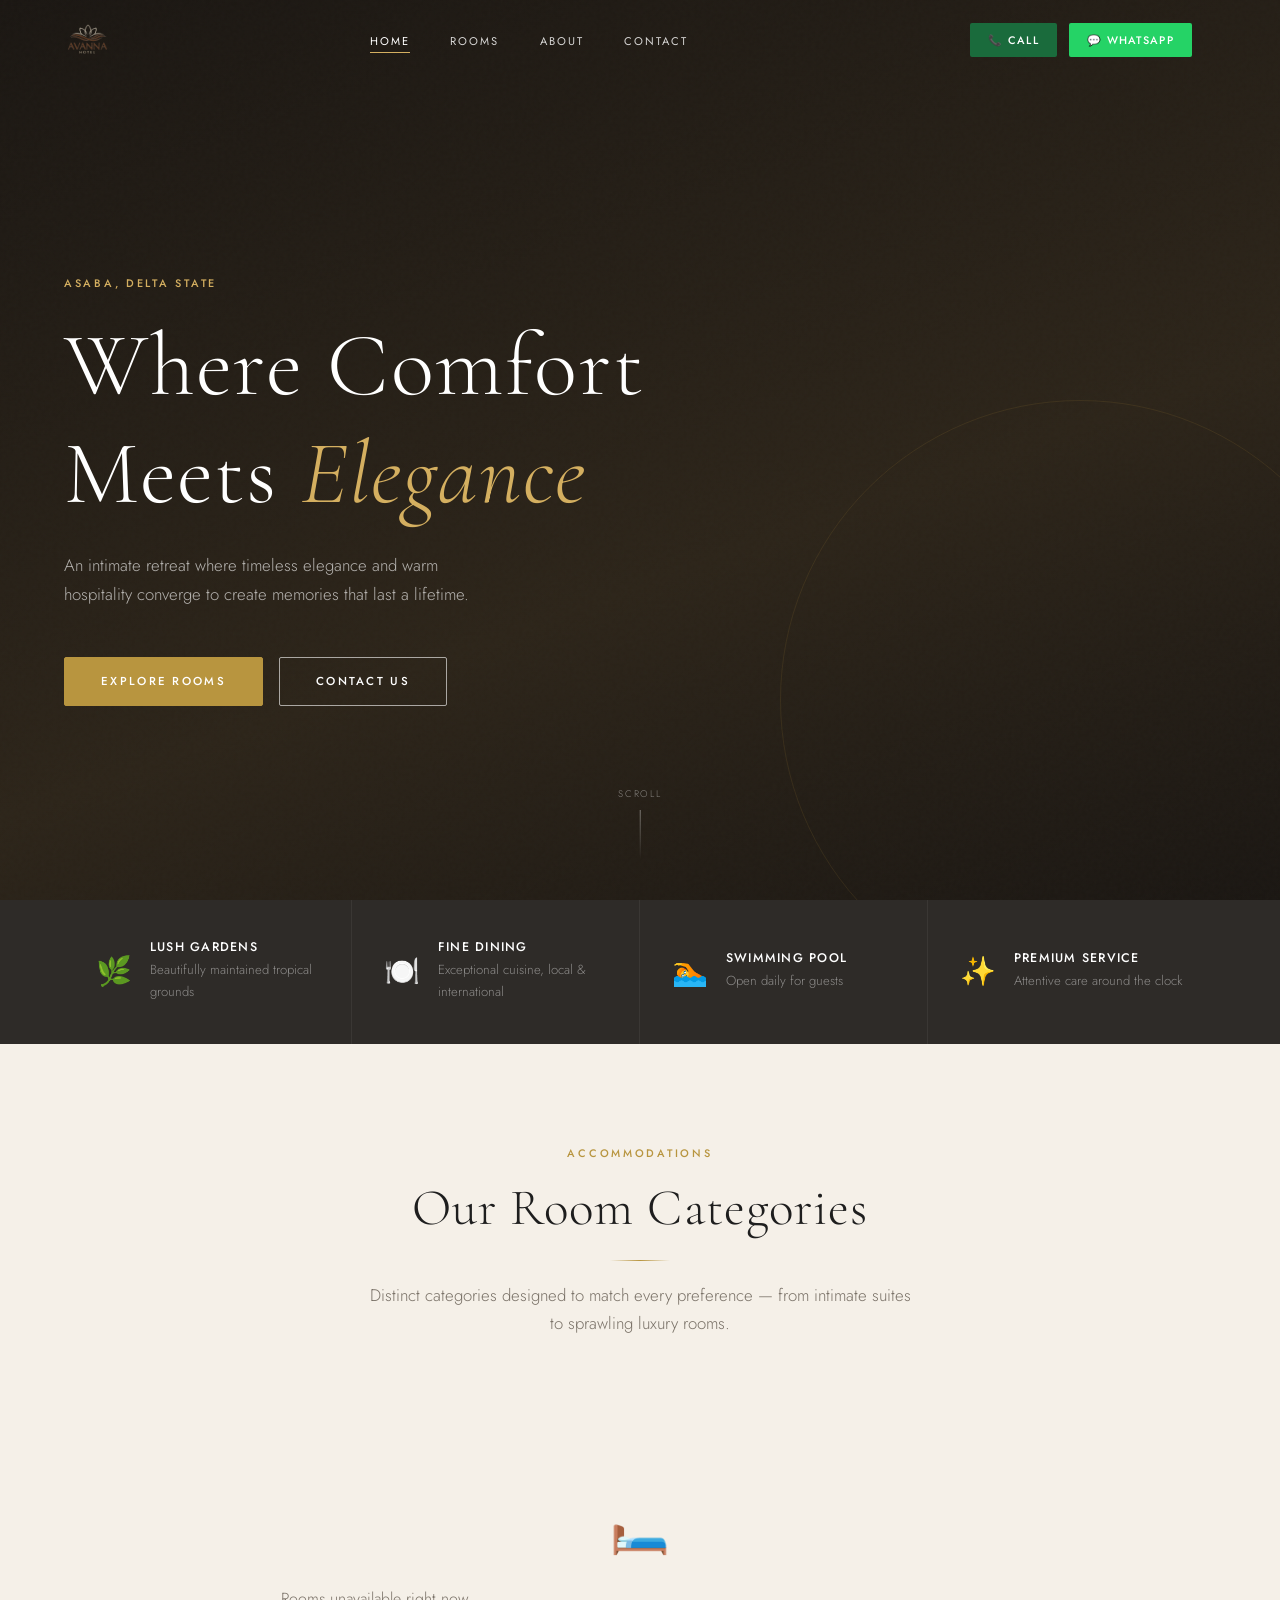
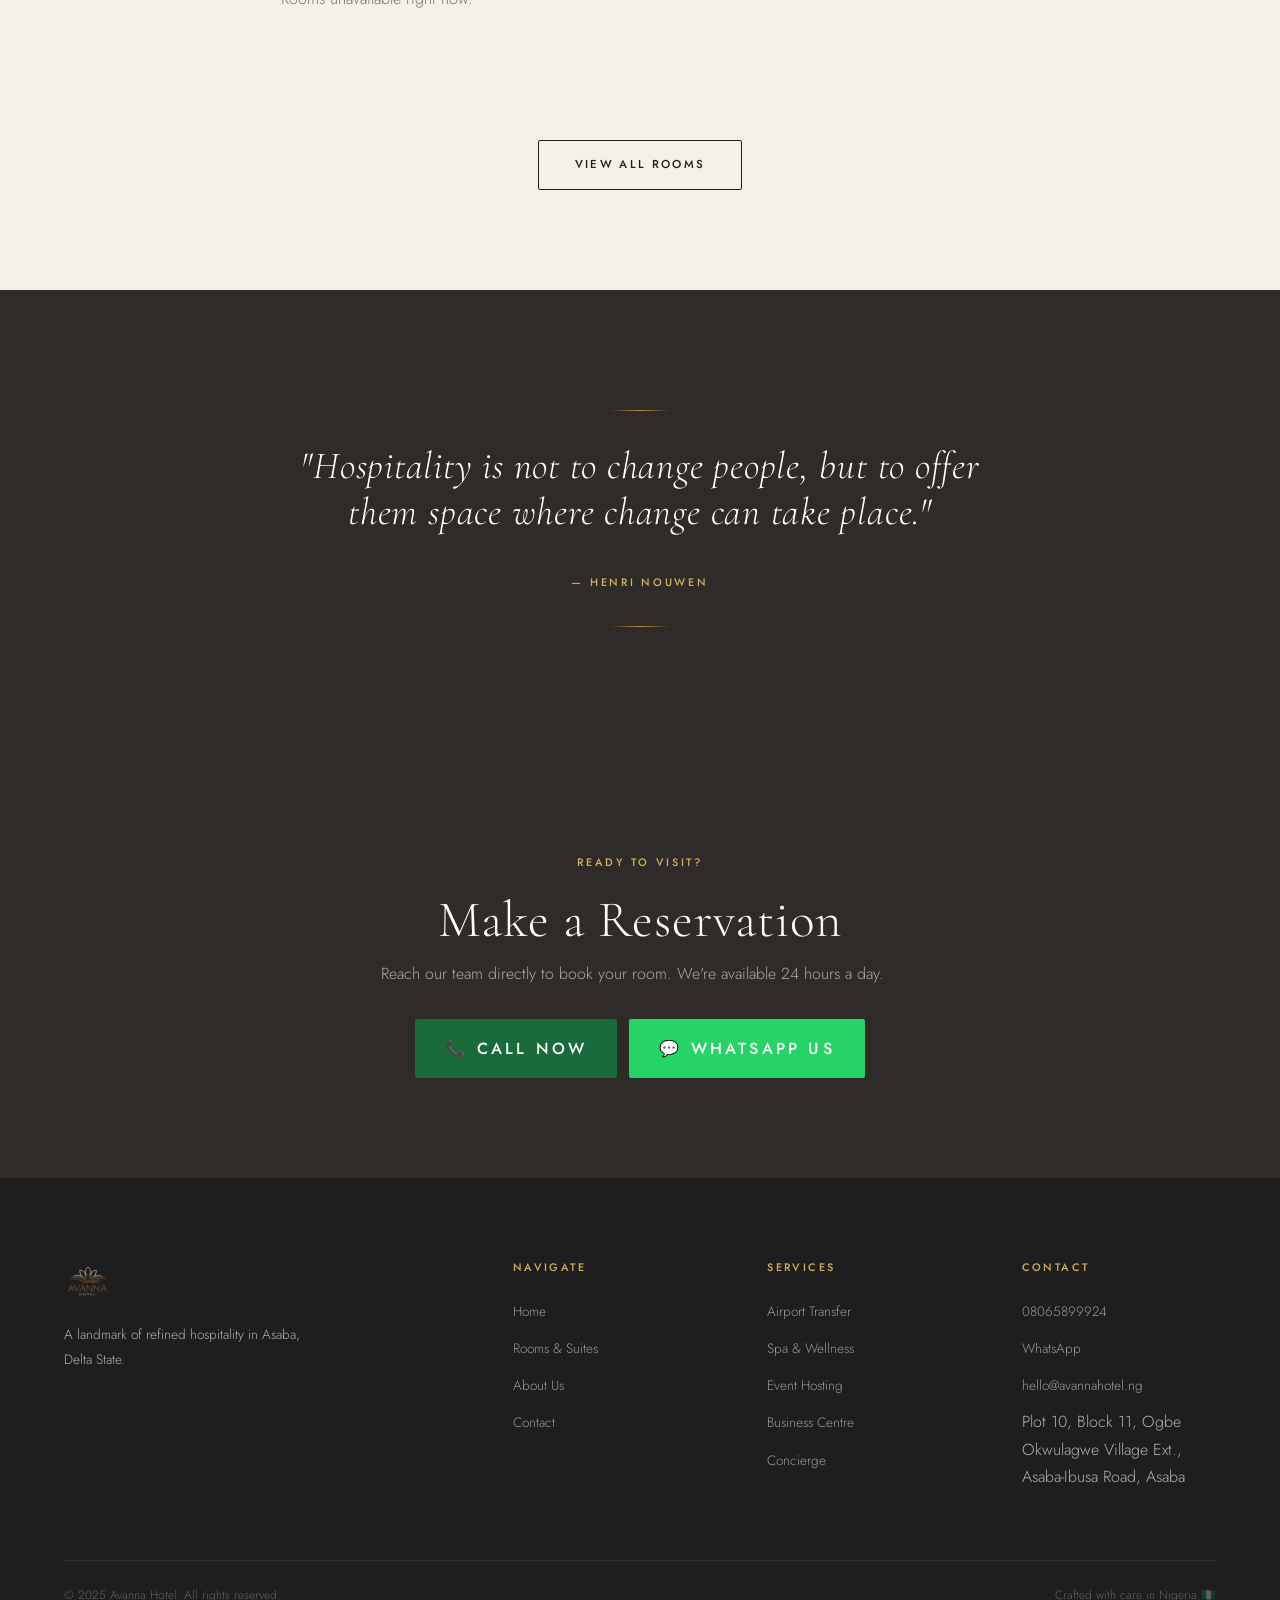
==== commit 5bafb111: "Rebrand to Avanna Hotel with full fixes - Upload Avanna logo and placeholder images; replace text lo" ====
--- a/index.html
+++ b/index.html
@@ -3,7 +3,7 @@
 <head>
   <meta charset="UTF-8" />
   <meta name="viewport" content="width=device-width, initial-scale=1.0" />
-  <title>Grandeur Hotel — Where Luxury Meets Heritage</title>
+  <title>Avanna Hotel — Where Luxury Meets Heritage</title>
   <link rel="stylesheet" href="css/style.css" />
 </head>
 <body>
@@ -12,19 +12,17 @@
   <nav id="navbar">
     <div class="container nav-inner">
       <a href="index.html" class="nav-logo">
-        <span class="name">Grandeur</span>
-        <span class="tagline">Hotel &amp; Suites</span>
+        <img src="images/avanna_logo.png" alt="Avanna Hotel" class="nav-logo-img" />
       </a>
       <ul class="nav-links" id="navLinks">
         <li><a href="index.html" class="active">Home</a></li>
         <li><a href="rooms.html">Rooms</a></li>
-        <li><a href="menu.html">Menu</a></li>
         <li><a href="about.html">About</a></li>
         <li><a href="contact.html">Contact</a></li>
       </ul>
       <div class="cta-pair nav-book">
-        <a href="tel:+2348001234567" class="btn btn-call btn-sm">📞 Call</a>
-        <a href="https://wa.me/2348001234567" class="btn btn-whatsapp btn-sm" target="_blank" rel="noopener">💬 WhatsApp</a>
+        <a href="tel:08065899924" class="btn btn-call btn-sm">📞 Call</a>
+        <a href="https://wa.me/2348065899924" class="btn btn-whatsapp btn-sm" target="_blank" rel="noopener">💬 WhatsApp</a>
       </div>
       <button class="nav-toggle" id="navToggle" aria-label="Toggle menu">
         <span></span><span></span><span></span>
@@ -36,12 +34,12 @@
   <section class="hero">
     <div class="hero-bg"></div>
     <div class="container hero-content">
-      <span class="eyebrow">Est. 1968 · Abuja, Nigeria</span>
-      <h1>Where Luxury<br>Meets <em>Heritage</em></h1>
-      <p class="hero-subtitle">An intimate retreat where timeless elegance and warm Nigerian hospitality converge to create memories that last a lifetime.</p>
+      <span class="eyebrow">Asaba, Delta State</span>
+      <h1>Where Comfort<br>Meets <em>Elegance</em></h1>
+      <p class="hero-subtitle">An intimate retreat where timeless elegance and warm hospitality converge to create memories that last a lifetime.</p>
       <div class="hero-actions">
         <a href="rooms.html" class="btn btn-primary">Explore Rooms</a>
-        <a href="menu.html" class="btn btn-ghost">View Menu</a>
+        <a href="contact.html" class="btn btn-ghost">Contact Us</a>
       </div>
     </div>
     <div class="hero-scroll">Scroll</div>
@@ -53,19 +51,19 @@
       <div class="features-grid">
         <div class="feature-item">
           <span class="feature-icon">🌿</span>
-          <div><h4>Lush Gardens</h4><p>3 acres of manicured tropical grounds</p></div>
+          <div><h4>Lush Gardens</h4><p>Beautifully maintained tropical grounds</p></div>
         </div>
         <div class="feature-item">
           <span class="feature-icon">🍽️</span>
-          <div><h4>Fine Dining</h4><p>Award-winning cuisine, local &amp; international</p></div>
+          <div><h4>Fine Dining</h4><p>Exceptional cuisine, local &amp; international</p></div>
         </div>
         <div class="feature-item">
           <span class="feature-icon">🏊</span>
-          <div><h4>Infinity Pool</h4><p>Open daily from 6 AM to 10 PM</p></div>
+          <div><h4>Swimming Pool</h4><p>Open daily for guests</p></div>
         </div>
         <div class="feature-item">
           <span class="feature-icon">✨</span>
-          <div><h4>Luxury Spa</h4><p>Holistic treatments &amp; wellness rituals</p></div>
+          <div><h4>Premium Service</h4><p>Attentive care around the clock</p></div>
         </div>
       </div>
     </div>
@@ -78,7 +76,7 @@
         <span class="eyebrow">Accommodations</span>
         <h2>Our Room Categories</h2>
         <div class="divider"></div>
-        <p>Six distinct categories designed to match every preference — from intimate suites to sprawling luxury rooms.</p>
+        <p>Distinct categories designed to match every preference — from intimate suites to sprawling luxury rooms.</p>
       </div>
       <div class="category-grid" id="homeCategoryGrid">
         <div class="loading-state" style="grid-column:1/-1;">
@@ -103,35 +101,15 @@
     </div>
   </section>
 
-  <!-- ── Featured Menu ──────────────────────────────── -->
-  <section class="section" style="background: var(--ivory);">
-    <div class="container">
-      <div class="section-header">
-        <span class="eyebrow">Culinary Experience</span>
-        <h2>From Our Kitchen</h2>
-        <div class="divider"></div>
-        <p>Fresh ingredients, masterful technique, and bold flavours that celebrate the richness of Nigerian and continental cuisine.</p>
-      </div>
-      <div class="menu-grid" id="homeMenuGrid">
-        <div class="loading-state">
-          <div class="spinner"></div><p>Loading menu…</p>
-        </div>
-      </div>
-      <div style="text-align:center; margin-top:48px;">
-        <a href="menu.html" class="btn btn-outline">Full Menu</a>
-      </div>
-    </div>
-  </section>
-
   <!-- ── Contact CTA ────────────────────────────────── -->
   <section class="section" style="background: var(--charcoal2); text-align:center;">
     <div class="container" style="max-width:600px;">
       <span class="eyebrow" style="color:var(--gold-lt);">Ready to Visit?</span>
       <h2 style="color:#fff; margin: 16px 0 8px;">Make a Reservation</h2>
-      <p style="color:rgba(255,255,255,0.6); margin-bottom:32px;">Reach our team directly to book your room or reserve a table. We're available 24 hours a day.</p>
+      <p style="color:rgba(255,255,255,0.6); margin-bottom:32px;">Reach our team directly to book your room. We're available 24 hours a day.</p>
       <div class="cta-pair" style="justify-content:center;">
-        <a href="tel:+2348001234567" class="btn btn-call" style="font-size:1rem; padding:14px 28px;">📞 Call Now</a>
-        <a href="https://wa.me/2348001234567" class="btn btn-whatsapp" style="font-size:1rem; padding:14px 28px;" target="_blank" rel="noopener">💬 WhatsApp Us</a>
+        <a href="tel:08065899924" class="btn btn-call" style="font-size:1rem; padding:14px 28px;">📞 Call Now</a>
+        <a href="https://wa.me/2348065899924" class="btn btn-whatsapp" style="font-size:1rem; padding:14px 28px;" target="_blank" rel="noopener">💬 WhatsApp Us</a>
       </div>
     </div>
   </section>
@@ -141,18 +119,16 @@
     <div class="container">
       <div class="footer-grid">
         <div class="footer-brand">
-          <a href="index.html" class="nav-logo" style="margin-bottom:16px; display:flex;">
-            <span class="name" style="color:#fff;">Grandeur</span>
-            <span class="tagline">Hotel &amp; Suites</span>
+          <a href="index.html" class="nav-logo" style="margin-bottom:16px;">
+            <img src="images/avanna_logo.png" alt="Avanna Hotel" class="nav-logo-img" />
           </a>
-          <p>A landmark of refined hospitality in the heart of Abuja since 1968.</p>
+          <p>A landmark of refined hospitality in Asaba, Delta State.</p>
         </div>
         <div class="footer-col">
           <h5>Navigate</h5>
           <ul>
             <li><a href="index.html">Home</a></li>
             <li><a href="rooms.html">Rooms &amp; Suites</a></li>
-            <li><a href="menu.html">Restaurant</a></li>
             <li><a href="about.html">About Us</a></li>
             <li><a href="contact.html">Contact</a></li>
           </ul>
@@ -170,15 +146,15 @@
         <div class="footer-col">
           <h5>Contact</h5>
           <ul>
-            <li><a href="tel:+2348001234567">+234 800 123 4567</a></li>
-            <li><a href="https://wa.me/2348001234567" target="_blank" rel="noopener">WhatsApp</a></li>
-            <li><a href="mailto:hello@grandeurhotel.ng">hello@grandeurhotel.ng</a></li>
-            <li>5 Luxury Ave, Maitama, Abuja</li>
+            <li><a href="tel:08065899924">08065899924</a></li>
+            <li><a href="https://wa.me/2348065899924" target="_blank" rel="noopener">WhatsApp</a></li>
+            <li><a href="mailto:hello@avannahotel.ng">hello@avannahotel.ng</a></li>
+            <li>Plot 10, Block 11, Ogbe Okwulagwe Village Ext., Asaba-Ibusa Road, Asaba</li>
           </ul>
         </div>
       </div>
       <div class="footer-bottom">
-        <span>© 2025 Grandeur Hotel &amp; Suites. All rights reserved.</span>
+        <span>© 2025 Avanna Hotel. All rights reserved.</span>
         <span>Crafted with care in Nigeria 🇳🇬</span>
       </div>
     </div>
@@ -191,6 +167,12 @@
     });
     document.getElementById('navToggle').addEventListener('click', () => {
       document.getElementById('navLinks').classList.toggle('open');
+    });
+    document.querySelectorAll('#navLinks a').forEach(a => {
+      a.addEventListener('click', () => document.getElementById('navLinks').classList.remove('open'));
+    });
+    document.addEventListener('click', e => {
+      if (!navbar.contains(e.target)) document.getElementById('navLinks').classList.remove('open');
     });
 
     const CATEGORY_GRADIENTS = {
@@ -233,41 +215,6 @@
         document.getElementById('homeCategoryGrid').innerHTML =
           '<div class="empty-state" style="grid-column:1/-1;"><div class="icon">🛏️</div><p>Rooms unavailable right now.</p></div>';
       });
-
-    // Load menu preview (max 4 available items)
-    fetch('api/menu.php?action=list')
-      .then(r => r.json())
-      .then(data => {
-        const grid  = document.getElementById('homeMenuGrid');
-        const items = (data.items || []).filter(i => i.available !== false).slice(0, 4);
-        const cats  = data.categories || [];
-        if (!items.length) {
-          grid.innerHTML = '<div class="empty-state"><div class="icon">🍽️</div><p>Menu items coming soon.</p></div>';
-          return;
-        }
-        grid.innerHTML = items.map(m => {
-          const cat = cats.find(c => c.id === m.category_id);
-          const img = m.image
-            ? `<img src="images/food/${m.image}" alt="${m.name}" loading="lazy" />`
-            : `<div class="placeholder-img">🍽️</div>`;
-          return `
-            <div class="menu-card">
-              <div class="menu-card-img">${img}</div>
-              <div class="menu-card-body">
-                <h4>${m.name}</h4>
-                <p>${(m.description || '').substring(0, 70)}…</p>
-                <div class="menu-card-footer">
-                  <span class="menu-price">₦${Number(m.price).toLocaleString()}</span>
-                  <span class="menu-cat">${cat ? cat.name : ''}</span>
-                </div>
-              </div>
-            </div>`;
-        }).join('');
-      })
-      .catch(() => {
-        document.getElementById('homeMenuGrid').innerHTML =
-          '<div class="empty-state"><div class="icon">🍽️</div><p>Menu unavailable right now.</p></div>';
-      });
   </script>
 </body>
 </html>
--- a/css/style.css
+++ b/css/style.css
@@ -164,23 +164,14 @@
 
 .nav-logo {
   display: flex;
-  flex-direction: column;
-  align-items: flex-start;
-  line-height: 1;
-  color: #fff;
-}
-.nav-logo .name {
-  font-family: var(--serif);
-  font-size: 1.6rem;
-  font-weight: 300;
-  letter-spacing: 0.08em;
-}
-.nav-logo .tagline {
-  font-size: 0.55rem;
-  letter-spacing: 0.3em;
-  text-transform: uppercase;
-  color: var(--gold-lt);
-  font-weight: 400;
+  align-items: center;
+  flex-shrink: 0;
+}
+
+.nav-logo-img {
+  height: 48px;
+  width: auto;
+  display: block;
 }
 
 .nav-links {
@@ -1056,14 +1047,16 @@
 @media (max-width: 768px) {
   :root { --nav-h: 64px; }
 
-  .nav-links { display: none; flex-direction: column; position: absolute;
-    top: 100%; left: 0; right: 0; background: var(--charcoal2);
-    padding: 24px 32px; gap: 16px; }
+  .nav-logo-img { height: 36px; }
+
+  .nav-links { display: none; flex-direction: column; position: fixed;
+    top: var(--nav-h); left: 0; right: 0; background: var(--charcoal2);
+    padding: 24px 32px; gap: 16px; z-index: 999; box-shadow: 0 8px 24px rgba(0,0,0,0.3); }
   .nav-links.open { display: flex; }
-  .nav-book { display: none; }
+  .nav-book { display: none !important; }
   .nav-toggle { display: flex; }
 
-  #navbar { background: var(--charcoal2) !important; }
+  #navbar { background: var(--charcoal2) !important; overflow: visible; }
 
   .features-grid { grid-template-columns: 1fr; }
   .feature-item { border-right: none; border-bottom: 1px solid rgba(255,255,255,0.06); }
@@ -1323,3 +1316,57 @@
 ───────────────────────────────────────────────────────────────────────── */
 .btn-danger { background: #9b2b2b; color: #fff; border: none; }
 .btn-danger:hover { background: #7d2222; }
+
+/* ── Room image gallery (modal) ────────────────────────────── */
+.room-img-gallery {
+  display: grid;
+  grid-template-columns: repeat(auto-fill, minmax(80px, 1fr));
+  gap: 8px;
+  margin-top: 8px;
+}
+.room-img-thumb {
+  aspect-ratio: 1;
+  border-radius: 2px;
+  overflow: hidden;
+  cursor: pointer;
+  border: 2px solid transparent;
+  transition: border-color 0.2s;
+}
+.room-img-thumb img {
+  width: 100%; height: 100%;
+  object-fit: cover;
+}
+.room-img-thumb:hover, .room-img-thumb.active { border-color: var(--gold); }
+
+/* Admin existing images list */
+.admin-img-list {
+  display: flex;
+  gap: 10px;
+  flex-wrap: wrap;
+  margin-bottom: 12px;
+}
+.admin-img-item {
+  position: relative;
+  width: 80px; height: 80px;
+}
+.admin-img-item img {
+  width: 100%; height: 100%;
+  object-fit: cover;
+  border-radius: 2px;
+  border: 1px solid var(--border);
+}
+.admin-img-del {
+  position: absolute;
+  top: -6px; right: -6px;
+  width: 20px; height: 20px;
+  border-radius: 50%;
+  background: #9b2b2b;
+  color: #fff;
+  border: none;
+  font-size: 0.7rem;
+  cursor: pointer;
+  display: flex;
+  align-items: center;
+  justify-content: center;
+  line-height: 1;
+}
